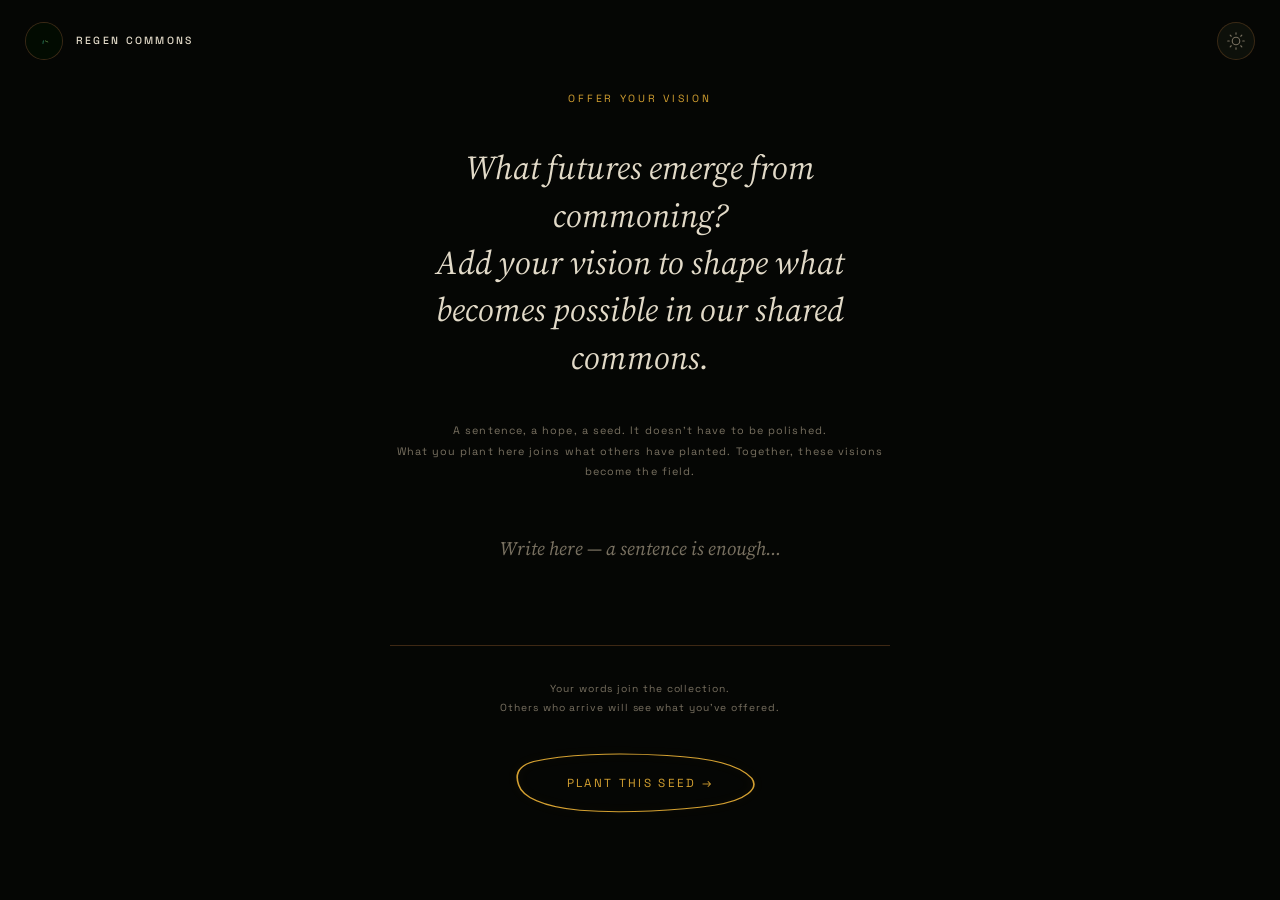
==== declaration.html @ 411b8426 "Initial commit — Regen Commons prototype" ====
<!DOCTYPE html>
<html lang="en">
<head>
  <meta charset="UTF-8" />
  <meta name="viewport" content="width=device-width, initial-scale=1.0" />
  <title>Regen Commons — Offer Your Vision</title>
  <link rel="preconnect" href="https://fonts.googleapis.com" />
  <link rel="preconnect" href="https://fonts.gstatic.com" crossorigin />
  <link href="https://fonts.googleapis.com/css2?family=Fraunces:ital,opsz,wght@0,9..144,300;0,9..144,400;0,9..144,500;0,9..144,700;1,9..144,400&family=Source+Serif+4:ital,wght@0,380;0,400;0,500;0,600;1,400&family=Space+Grotesk:wght@400;500;600&display=swap" rel="stylesheet" />
  <link rel="stylesheet" href="style.css" />
  <script>(function(){var t=localStorage.getItem('rc-theme')||'dark';document.documentElement.setAttribute('data-theme',t)})()</script>
</head>
<body data-page="declaration">

  <a href="index.html" class="logo-mark" data-easter-egg>
    <canvas id="logo-canvas" width="76" height="76"></canvas>
    <span class="logo-mark-label">Regen Commons</span>
  </a>

  <button class="theme-toggle" id="theme-toggle" aria-label="Toggle light/dark mode">
    <svg class="icon-sun" viewBox="0 0 24 24"><circle cx="12" cy="12" r="5"/><line x1="12" y1="1" x2="12" y2="3"/><line x1="12" y1="21" x2="12" y2="23"/><line x1="4.22" y1="4.22" x2="5.64" y2="5.64"/><line x1="18.36" y1="18.36" x2="19.78" y2="19.78"/><line x1="1" y1="12" x2="3" y2="12"/><line x1="21" y1="12" x2="23" y2="12"/><line x1="4.22" y1="19.78" x2="5.64" y2="18.36"/><line x1="18.36" y1="5.64" x2="19.78" y2="4.22"/></svg>
    <svg class="icon-moon" viewBox="0 0 24 24"><path d="M21 12.79A9 9 0 1 1 11.21 3 7 7 0 0 0 21 12.79z"/></svg>
  </button>

  <!-- Mycelium background (z-index: 0 from CSS) -->
  <canvas id="mycelium-canvas"></canvas>
  <!-- Seed field canvas sits above mycelium -->
  <canvas id="bubble-canvas"></canvas>

  <!-- STATE 1: The form, shown until submission -->
  <div class="declaration-ui" id="declaration-form-ui">
    <div class="declaration-inner">
      <span class="declaration-eyebrow">Offer your vision</span>
      <p class="declaration-prompt">What futures emerge from commoning?<br/>Add your vision to shape what becomes possible in our shared commons.</p>
      <p class="declaration-sub">
        A sentence, a hope, a seed. It doesn't have to be polished.<br/>
        What you plant here joins what others have planted. Together, these visions become the field.
      </p>
      <textarea
        id="vision-input"
        class="declaration-textarea"
        rows="3"
        placeholder="Write here — a sentence is enough…"
        aria-label="Your vision for the commons"
      ></textarea>
      <p class="declaration-note">
        Your words join the collection.<br/>
        Others who arrive will see what you've offered.
      </p>
      <button class="btn" id="offer-btn"><span class="btn-label">Plant this seed</span> &rarr;</button>
    </div>
  </div>

  <!-- STATE 2: The threshold moment — user's vision appears alone first -->
  <div class="threshold-moment" id="threshold-moment" style="display:none;">
    <div class="threshold-inner">
      <p class="threshold-vision" id="threshold-vision-text"></p>
    </div>
  </div>

  <!-- STATE 3: Seed field UI overlay (shown after threshold pause) -->
  <div class="bubble-ui" id="bubble-ui">
    <div class="bubble-counter" id="bubble-counter"></div>
    <div class="bubble-cta">
      <span class="bubble-cta-label">Your voice is part of the commons now.</span>
      <button class="btn btn-primary" id="enter-commons-btn"><span class="btn-label">Step inside</span> &rarr;</button>
    </div>
  </div>

  <script src="logo-canvas.js"></script>
  <script src="canvas.js"></script>
  <script src="script.js"></script>
  <script>initCanvas(3);</script>
</body>
</html>
---- style.css ----
/*
  REGEN COMMONS — v4
  Warm vellum. Botanical field notebook. Circuit-board organisms.
  Reference: Decompose the Empire / Cykofa / alifeelectric parallax layers
*/

/* ── TOKENS ──────────────────────────────────────────────────────────────── */
:root {
  --font-serif: 'Source Serif 4', Georgia, serif;
  --font-display: 'Fraunces', Georgia, serif;
  --font-sans: 'Space Grotesk', system-ui, sans-serif;
  --font-mono:  'Courier New', Courier, monospace;
  --pad: clamp(1.8rem, 6vw, 5rem);
  --card-radius: 2px;
}

/* ── DARK THEME — default (Decompose the Empire — botanical darkness) ── */
:root {
  --paper:      #0D100A;
  --parchment:  #141810;
  --vellum:     #1C2118;

  --ink:        #E2DAC8;
  --ink-mid:    #B8AE96;
  --ink-dim:    #787060;

  --forest:     #7AAA6A;
  --moss:       #8EC472;
  --circuit:    #6A9A78;
  --sage:       #A5C490;

  --copper:     #C47838;
  --gold:       #D4A030;
  --amber:      #E07830;

  --signal:     #5AACCC;
  --teal:       #48B890;

  --copper-rgb: 196, 120, 56;
  --forest-rgb: 122, 170, 106;
  --gold-rgb: 212, 160, 48;
  --teal-rgb: 72, 184, 144;
  --forest-glow: rgba(122, 170, 106, 0.10);
  --grain-blend: screen;
  --grain-opacity: 0.12;
}

/* ── LIGHT THEME (warm vellum field notebook) ──────────────────────────── */
[data-theme="light"] {
  --paper:      #EDE5D4;
  --parchment:  #E0D6C0;
  --vellum:     #D2C5AA;

  --ink:        #1A1408;
  --ink-mid:    #4A3E2C;
  --ink-dim:    #8A7A60;

  --forest:     #1E3A10;
  --moss:       #3C6618;
  --circuit:    #4A7A58;
  --sage:       #7A9A60;

  --copper:     #944818;
  --gold:       #A87010;
  --amber:      #C05210;

  --signal:     #2A6888;
  --teal:       #1A7860;

  --copper-rgb: 148, 72, 24;
  --forest-rgb: 30, 58, 16;
  --gold-rgb: 168, 112, 16;
  --teal-rgb: 26, 120, 96;
  --forest-glow: rgba(30, 58, 16, 0.12);
  --grain-blend: multiply;
  --grain-opacity: 0.35;
}

/* ── PER-PAGE ACCENT — one dominant color per page ─────────────────────── */
body[data-page="landing"]     { --accent: var(--forest); --accent-rgb: var(--forest-rgb); }
body[data-page="learn"]       { --accent: var(--copper); --accent-rgb: var(--copper-rgb); }
body[data-page="declaration"] { --accent: var(--gold);   --accent-rgb: 212, 160, 48; }
body[data-page="join"]        { --accent: var(--copper); --accent-rgb: var(--copper-rgb); }
body[data-page="map"]         { --accent: var(--teal);   --accent-rgb: 72, 184, 144; }

/* ── RESET ───────────────────────────────────────────────────────────────── */
*, *::before, *::after { box-sizing: border-box; margin: 0; padding: 0; }
html { font-size: 18px; scroll-behavior: smooth; }

body {
  font-family: var(--font-serif);
  color: var(--ink);
  background: var(--paper);
  min-height: 100vh;
  overflow-x: hidden;
}

/* ── PAPER GRAIN TEXTURE — very subtle, never interferes with reading ───── */
body::after {
  content: '';
  position: fixed; inset: 0;
  z-index: 9000;
  pointer-events: none;
  background-image: url("data:image/svg+xml,%3Csvg xmlns='http://www.w3.org/2000/svg' width='200' height='200'%3E%3Cfilter id='n'%3E%3CfeTurbulence type='fractalNoise' baseFrequency='0.85' numOctaves='4' stitchTiles='stitch'/%3E%3CfeColorMatrix type='saturate' values='0'/%3E%3C/filter%3E%3Crect width='200' height='200' filter='url(%23n)' opacity='0.04'/%3E%3C/svg%3E");
  background-repeat: repeat;
  background-size: 200px 200px;
  mix-blend-mode: var(--grain-blend);
  opacity: var(--grain-opacity);
}

/* ── CANVAS ──────────────────────────────────────────────────────────────── */
#mycelium-canvas {
  position: fixed; top: 0; left: 0;
  width: 100%; height: 100%;
  pointer-events: none;
  z-index: 0;
}
/* Hide canvas on map page — solid background, canvas adds noise over text */
body[data-page="map"] #mycelium-canvas { display: none; }

/* ── SCROLL REVEAL ───────────────────────────────────────────────────────── */
.reveal {
  opacity: 0;
  transform: translateY(18px);
  transition: opacity 1.0s cubic-bezier(0.16, 1, 0.3, 1),
              transform 1.0s cubic-bezier(0.16, 1, 0.3, 1);
}
.reveal.visible { opacity: 1; transform: translateY(0); }
.reveal-slow { transition-duration: 1.5s; }
.reveal-delay-1 { transition-delay: 0.10s; }
.reveal-delay-2 { transition-delay: 0.22s; }
.reveal-delay-3 { transition-delay: 0.36s; }

/* ── TYPOGRAPHY ──────────────────────────────────────────────────────────── */
p {
  font-family: var(--font-serif);
  color: var(--ink-mid);
  line-height: 1.88;
  margin-bottom: 1.5em;
  font-size: 1.05rem;
}
p:last-child { margin-bottom: 0; }

.mono {
  font-family: var(--font-sans);
  font-size: 0.6rem;
  letter-spacing: 0.22em;
  text-transform: uppercase;
  color: var(--accent, var(--gold));
}

/* ── ORGANIC BLOB BUTTONS (Symphony of Vines technique) ──────────────────── */
.btn {
  display: inline-block;
  position: relative;
  font-family: var(--font-sans);
  font-size: 0.65rem;
  letter-spacing: 0.20em;
  text-transform: uppercase;
  padding: 1rem 2.4rem;
  border: none;
  background: none;
  color: var(--accent, var(--forest));
  text-decoration: none;
  cursor: pointer;
  margin-top: 2.2rem;
  overflow: visible;
}
.btn-label {
  position: relative;
  z-index: 1;
  transition: color 0.3s cubic-bezier(.25,1,.5,1);
  color: var(--accent, var(--forest));
}
.btn-blob {
  position: absolute;
  top: -4px; left: -8px;
  width: calc(100% + 16px);
  height: calc(100% + 8px);
  overflow: visible;
  pointer-events: none;
  color: var(--accent, var(--forest));
  transition: color 0.3s, filter 0.3s;
  filter: drop-shadow(0 0 4px rgba(var(--accent-rgb, var(--forest-rgb)),0.12));
}
.btn-blob path {
  transition: stroke-width 0.3s;
}
.btn:hover .btn-blob {
  color: var(--accent, var(--forest));
  filter: drop-shadow(0 0 8px rgba(var(--accent-rgb, var(--forest-rgb)),0.25));
}
.btn:hover .btn-blob path {
  stroke-width: 1.8;
}
.btn:hover .btn-label {
  color: var(--accent, var(--forest));
}
/* Blob breathing animation */
@keyframes blob-breathe {
  0%, 100% { transform: scaleX(1) scaleY(1); }
  33%      { transform: scaleX(1.015) scaleY(0.99); }
  66%      { transform: scaleX(0.99) scaleY(1.015); }
}
.btn-blob { animation: blob-breathe 6s ease-in-out infinite; }

/* ── ANIMATED WAVY UNDERLINES ────────────────────────────────────────────── */
.wavy-link {
  position: relative;
  text-decoration: none;
  display: inline-block;
}
.wavy-link::after {
  content: '';
  position: absolute;
  bottom: -3px; left: 0;
  width: 200%;
  height: 4px;
  background-image: url("data:image/svg+xml,%3Csvg xmlns='http://www.w3.org/2000/svg' viewBox='0 0 120 6' preserveAspectRatio='none'%3E%3Cpath d='M0 3 Q15 0 30 3 Q45 6 60 3 Q75 0 90 3 Q105 6 120 3' stroke='%23C47838' stroke-width='1' fill='none' opacity='0.5'/%3E%3C/svg%3E");
  background-size: 60px 4px;
  background-repeat: repeat-x;
  animation: wave-slide 4s linear infinite;
}
@keyframes wave-slide {
  from { transform: translateX(0); }
  to   { transform: translateX(-50%); }
}

/* ── LINO-CUT ROUGH EDGE FILTER — apply via class .lino ─────────────────── */
.lino {
  filter: url("data:image/svg+xml,%3Csvg xmlns='http://www.w3.org/2000/svg'%3E%3Cfilter id='lino'%3E%3CfeTurbulence type='turbulence' baseFrequency='0.04' numOctaves='4' seed='2'/%3E%3CfeDisplacementMap in='SourceGraphic' scale='2.5'/%3E%3C/filter%3E%3C/svg%3E#lino");
}

/* loader removed */

/* ══════════════════════════════════════════════════════════════════════════
   PAGE 1: LANDING
   ══════════════════════════════════════════════════════════════════════════ */

/* Fixed organism plates — alifeelectric parallax technique */
/* Subtle enough to not interfere with text — decorative only */
.organism-fixed {
  position: fixed;
  pointer-events: none;
  z-index: 1;
  will-change: transform;
  opacity: 0.45;
}

/* Veil removed — content sections handle their own backgrounds */
.depth-veil { display: none; }

/* ── HERO ── */
.hero {
  position: relative; z-index: 2;
  min-height: 100vh;
  display: flex;
  flex-direction: column;
  justify-content: center;
  align-items: center;
  text-align: center;
  padding: 8rem var(--pad) 6rem;
}

.hero-label {
  font-family: var(--font-sans);
  font-size: 0.6rem;
  letter-spacing: 0.26em;
  text-transform: uppercase;
  color: var(--accent, var(--gold));
  margin-bottom: 2rem;
  display: block;
}

.hero-title {
  font-family: var(--font-display);
  font-size: clamp(4.5rem, 11vw, 9rem);
  font-weight: 300;
  line-height: 0.90;
  letter-spacing: -0.04em;
  color: var(--ink);
  margin-bottom: 3rem;
  position: relative;
}
.hero-title em {
  font-style: italic;
  color: var(--accent, var(--forest));
  text-shadow: 2px -1.5px 0 rgba(var(--copper-rgb), 0.10);
}

.hero-body {
  max-width: 540px;
  font-size: 1.05rem;
  line-height: 1.88;
  color: var(--ink-mid);
}

/* Scroll indicator — animated chevrons */
.hero-scroll-indicator {
  display: flex;
  flex-direction: column;
  align-items: center;
  margin-top: 3rem;
  text-decoration: none;
  color: var(--ink-dim);
  transition: color 0.3s;
}
.hero-scroll-indicator:hover { color: var(--accent, var(--forest)); }
.scroll-chevrons { overflow: visible; }
.chevron {
  opacity: 0;
  animation: chevron-pulse 2s ease-in-out infinite;
}
.chevron-1 { animation-delay: 0s; }
.chevron-2 { animation-delay: 0.25s; }
.chevron-3 { animation-delay: 0.5s; }
@keyframes chevron-pulse {
  0%   { opacity: 0; transform: translateY(-4px); }
  40%  { opacity: 1; transform: translateY(0); }
  80%, 100% { opacity: 0; transform: translateY(4px); }
}
@keyframes drift-down {
  0%, 100% { transform: translateY(0); }
  50%       { transform: translateY(6px); }
}

/* Keep old class for backward compat */
.hero-scroll {
  position: absolute;
  bottom: 2.8rem; right: var(--pad);
  font-family: var(--font-sans);
  font-size: 0.52rem;
  letter-spacing: 0.2em;
  text-transform: uppercase;
  color: var(--ink-dim);
  writing-mode: vertical-rl;
  animation: drift-down 2.8s ease-in-out infinite;
}

/* ── STRATA DIVIDER ── */
.strata {
  position: relative; z-index: 2;
  width: 100%; height: 1px;
  background: linear-gradient(90deg,
    transparent 0%,
    rgba(var(--copper-rgb), 0.08) 8%,
    rgba(var(--copper-rgb), 0.22) 40%,
    rgba(var(--copper-rgb), 0.22) 60%,
    rgba(var(--copper-rgb), 0.08) 92%,
    transparent 100%);
}
.strata-label {
  position: absolute;
  right: var(--pad); top: -0.65rem;
  font-family: var(--font-sans);
  font-size: 0.50rem;
  letter-spacing: 0.16em;
  text-transform: uppercase;
  color: var(--accent, var(--copper));
  background: var(--paper);
  padding: 0 0.5rem;
  opacity: 0.7;
}

/* ── STRATA VARIANTS ── */
.strata--ornament {
  background: none;
  height: auto;
  text-align: center;
  padding: 3rem 0;
}
.strata--ornament::before {
  content: '\2766'; /* ❦ fleuron */
  display: block;
  font-size: 1.4rem;
  color: var(--copper);
  opacity: 0.55;
}
.strata--ornament .strata-label { display: none; }

.strata--space {
  background: none;
  height: 10rem;
}
.strata--space .strata-label { display: none; }

/* ── CONTEXT ── */
.context {
  position: relative; z-index: 2;
  padding: 8rem var(--pad);
  max-width: 800px;
  margin-left: auto;
  margin-right: auto;
  text-align: center;
  background: var(--paper);
}
.context-label { display: block; margin-bottom: 2.2rem; }
.context h2 {
  font-family: var(--font-display);
  font-size: clamp(2rem, 4vw, 3rem);
  font-weight: 400;
  line-height: 1.15;
  color: var(--ink);
  margin-bottom: 2.8rem;
}
.context p { max-width: 680px; margin-left: auto; margin-right: auto; }
.context-tagline {
  font-family: var(--font-display);
  font-size: clamp(1.3rem, 2.5vw, 1.8rem);
  font-weight: 300;
  color: var(--ink);
  margin-top: 0.5rem;
}

.rule {
  display: flex; align-items: center; gap: 1.2rem;
  margin: 3.2rem 0;
}
.rule::before {
  content: '';
  display: block;
  width: 40px; height: 1px;
  background: var(--copper);
  opacity: 0.45;
  flex-shrink: 0;
}
.rule span {
  font-family: var(--font-sans);
  font-size: 0.57rem;
  letter-spacing: 0.16em;
  text-transform: uppercase;
  color: var(--ink-dim);
}

.topo {
  width: 100%; max-width: 520px;
  margin: 3.8rem 0;
  opacity: 0.5;
}

/* ── RINGS ── */
.rings {
  position: relative; z-index: 2;
  padding: 0 var(--pad) 8rem;
  max-width: 720px;
  background: var(--paper);
}
.rings-label { display: block; margin-bottom: 2.8rem; }

.ring-row {
  display: grid;
  grid-template-columns: 80px 1fr;
  gap: 2.5rem;
  align-items: start;
  padding: 2.2rem 0;
  border-top: 1px solid rgba(var(--copper-rgb), 0.10);
}
.ring-row:last-child { border-bottom: 1px solid rgba(var(--copper-rgb), 0.10); }

.ring-depth {
  font-family: var(--font-sans);
  font-size: 0.55rem;
  letter-spacing: 0.12em;
  text-transform: uppercase;
  color: var(--copper);
  padding-top: 0.2rem;
}
.ring-title {
  font-size: 1.1rem;
  color: var(--ink);
  margin-bottom: 0.5rem;
  font-weight: 500;
}
.ring-body {
  font-size: 0.90rem;
  line-height: 1.78;
  color: var(--ink-mid);
  margin-bottom: 0;
}

/* ── BRIDGE — "What do you already tend?" ── */
.bridge {
  position: relative; z-index: 2;
  padding: 5rem var(--pad);
  max-width: 680px;
  text-align: center;
  margin: 0 auto;
}
.bridge-prompt {
  font-family: var(--font-display);
  font-size: clamp(1.3rem, 2.5vw, 1.8rem);
  font-weight: 300;
  font-style: italic;
  color: var(--ink);
  margin-bottom: 2.5rem;
  line-height: 1.4;
}
.bridge-tags {
  display: flex;
  flex-wrap: wrap;
  gap: 0.6rem;
  justify-content: center;
  margin-bottom: 2.5rem;
}
.bridge-tag {
  font-family: var(--font-sans);
  font-size: 0.68rem;
  font-weight: 400;
  letter-spacing: 0.08em;
  padding: 0.6rem 1.2rem;
  border: 1px solid rgba(var(--accent-rgb, var(--forest-rgb)), 0.2);
  background: none;
  color: var(--ink-mid);
  cursor: pointer;
  transition: all 0.35s cubic-bezier(.25,1,.5,1);
  border-radius: 1px;
}
.bridge-tag:hover {
  border-color: rgba(var(--accent-rgb, var(--forest-rgb)), 0.45);
  color: var(--ink);
}
.bridge-tag.selected {
  background: rgba(var(--accent-rgb, var(--forest-rgb)), 0.12);
  border-color: var(--accent, var(--forest));
  color: var(--accent, var(--forest));
  transform: scale(1.05);
}
.bridge-response {
  font-family: var(--font-serif);
  font-size: 0.95rem;
  font-style: italic;
  color: var(--ink-mid);
  opacity: 0;
  transform: translateY(8px);
  transition: opacity 0.6s ease, transform 0.6s ease;
}
.bridge-response.visible {
  opacity: 1;
  transform: translateY(0);
}
.bridge-response.easter-egg {
  color: var(--accent, var(--forest));
  font-style: normal;
  font-weight: 500;
  font-family: var(--font-display);
  font-size: 1.1rem;
}

/* ── CTA ── */
.cta {
  position: relative; z-index: 2;
  padding: 6rem var(--pad) 10rem;
  border-top: 1px solid rgba(var(--copper-rgb), 0.08);
  background: var(--paper);
}
.cta p { font-size: 1.1rem; max-width: 440px; line-height: 2; margin-bottom: 0; }
.cta--centered {
  text-align: center;
  display: flex;
  flex-direction: column;
  align-items: center;
}
.cta-heading {
  font-family: var(--font-display);
  font-size: clamp(1.3rem, 2.5vw, 1.8rem);
  font-weight: 300;
  font-style: italic;
  color: var(--ink);
  margin-bottom: 2rem;
  max-width: 500px;
}
.btn--large {
  font-size: 0.75rem;
  padding: 1.3rem 3.2rem;
  letter-spacing: 0.22em;
}


/* ══════════════════════════════════════════════════════════════════════════
   PAGE 2: LEARN — field notebook steps
   ══════════════════════════════════════════════════════════════════════════ */

.learn-page {
  position: relative; z-index: 2;
  min-height: 100vh;
  display: flex;
  flex-direction: column;
  justify-content: center;
  padding: 6rem var(--pad);
}

.progress-dots {
  display: flex; gap: 0.6rem;
  margin-bottom: 3.5rem;
}
.dot {
  width: 7px; height: 7px;
  border-radius: 50%;
  background: var(--vellum);
  border: 1px solid var(--ink-dim);
  transition: background 0.35s, border-color 0.35s;
}
.dot.active {
  background: var(--accent, var(--forest));
  border-color: var(--accent, var(--forest));
}

.step { display: none; }
.step.active { display: block; }

.step-content {
  max-width: 600px;
  border: 1.5px solid rgba(var(--copper-rgb), 0.18);
  padding: clamp(2.5rem, 6vw, 4rem);
  background: var(--paper);
  position: relative;
}

.step-content h2 {
  font-family: var(--font-display);
  font-size: clamp(1.6rem, 3.5vw, 2.4rem);
  font-weight: 400;
  line-height: 1.18;
  color: var(--ink);
  margin-bottom: 1.8rem;
}
.step-content p {
  font-size: 1.02rem;
  line-height: 2.0;
  margin-bottom: 1.6em;
}

.step-botanical {
  position: absolute;
  top: -2rem; right: -2.5rem;
  pointer-events: none;
  opacity: 0.55;
}
@media (max-width: 680px) { .step-botanical { display: none; } }


/* ══════════════════════════════════════════════════════════════════════════
   PAGE 3: DECLARATION
   ══════════════════════════════════════════════════════════════════════════ */

#bubble-canvas {
  position: fixed; inset: 0;
  width: 100%; height: 100%;
  z-index: 1;
  cursor: crosshair;
}

.declaration-ui {
  position: relative; z-index: 2;
  min-height: 100vh;
  display: flex;
  align-items: center;
  justify-content: center;
  padding: var(--pad);
}

.declaration-inner {
  max-width: 500px;
  width: 100%;
  text-align: center;
}

.declaration-eyebrow {
  display: block;
  font-family: var(--font-sans);
  font-size: 0.58rem;
  letter-spacing: 0.26em;
  text-transform: uppercase;
  color: var(--accent, var(--gold));
  margin-bottom: 2.2rem;
}

.declaration-prompt {
  font-size: clamp(1.4rem, 3vw, 1.85rem);
  font-style: italic;
  color: var(--ink);
  line-height: 1.42;
  margin-bottom: 2.2rem;
}

.declaration-sub {
  font-family: var(--font-sans);
  font-size: 0.60rem;
  letter-spacing: 0.10em;
  color: var(--ink-dim);
  line-height: 1.9;
  margin-bottom: 2.2rem;
}

.declaration-textarea {
  width: 100%;
  background: transparent;
  border: none;
  border-bottom: 1.5px solid rgba(var(--copper-rgb), 0.30);
  font-family: var(--font-serif);
  font-size: 1.05rem;
  line-height: 1.8;
  color: var(--ink);
  padding: 0.5rem 0 0.7rem;
  resize: none;
  outline: none;
  text-align: center;
  display: block;
  margin-bottom: 1.8rem;
}
.declaration-textarea::placeholder {
  color: var(--ink-dim);
  font-style: italic;
}
.declaration-textarea:focus {
  border-color: var(--accent, var(--gold));
}

.declaration-note {
  font-family: var(--font-sans);
  font-size: 0.57rem;
  letter-spacing: 0.09em;
  color: var(--ink-dim);
  line-height: 1.9;
  margin-bottom: 0;
}

@keyframes shake {
  0%, 100% { transform: translateX(0); }
  25%       { transform: translateX(-8px); }
  75%       { transform: translateX(8px); }
}
.shake { animation: shake 0.3s ease; }

/* Bubble field overlay */
.bubble-ui {
  position: fixed; inset: 0;
  z-index: 3;
  display: none;
  pointer-events: none;
}
.bubble-ui.visible { display: block; }

.bubble-counter {
  position: absolute;
  top: 2rem; left: var(--pad);
  font-family: var(--font-sans);
  font-size: 0.52rem;
  letter-spacing: 0.18em;
  text-transform: uppercase;
  color: var(--ink-dim);
}

.bubble-cta {
  position: absolute;
  bottom: 3rem;
  left: 50%;
  transform: translateX(-50%);
  pointer-events: all;
  text-align: center;
  white-space: nowrap;
}

.bubble-cta-label {
  display: block;
  font-family: var(--font-sans);
  font-size: 0.52rem;
  letter-spacing: 0.18em;
  text-transform: uppercase;
  color: var(--ink-dim);
  margin-bottom: 0.8rem;
}

/* ── THRESHOLD MOMENT — user's vision appears alone before field ── */
.threshold-moment {
  position: fixed;
  inset: 0;
  z-index: 5;
  display: flex;
  align-items: center;
  justify-content: center;
  padding: var(--pad);
}
.threshold-inner {
  max-width: 520px;
  text-align: center;
}
.threshold-vision {
  font-family: var(--font-display);
  font-size: clamp(1.4rem, 3vw, 2rem);
  font-weight: 300;
  font-style: italic;
  line-height: 1.55;
  color: var(--accent, var(--gold));
  margin: 0;
}

/* ── ARRIVAL ECHO (map page — first visit) ── */
.arrival-echo {
  position: relative;
  z-index: 2;
  padding: 6rem var(--pad) 4rem;
  max-width: 680px;
  margin: 0 auto;
  text-align: center;
}
.arrival-echo-label {
  font-family: var(--font-sans);
  font-size: 0.6rem;
  letter-spacing: 0.22em;
  text-transform: uppercase;
  color: var(--accent, var(--teal));
  display: block;
  margin-bottom: 2.5rem;
}
.arrival-echo-vision {
  font-family: var(--font-display);
  font-size: clamp(1.3rem, 2.5vw, 1.8rem);
  font-weight: 300;
  font-style: italic;
  line-height: 1.5;
  color: var(--ink);
  border: none;
  margin: 0 0 2.5rem;
  padding: 0;
}
.arrival-echo-other {
  font-family: var(--font-serif);
  font-size: 0.88rem;
  font-style: italic;
  color: var(--ink-dim);
  line-height: 1.7;
  margin-bottom: 0.8rem;
}
.arrival-echo-continue {
  font-family: var(--font-serif);
  font-size: 0.95rem;
  color: var(--ink-mid);
  margin-top: 3rem;
  line-height: 1.8;
}

/* ── WELCOME BACK (map page — returning visitor) ── */
.welcome-back {
  position: relative;
  z-index: 2;
  padding: 4rem var(--pad) 3rem;
  max-width: 680px;
  margin: 0 auto;
}
.welcome-back-label {
  font-family: var(--font-display);
  font-size: clamp(1.6rem, 3vw, 2.2rem);
  font-weight: 300;
  color: var(--ink);
  display: block;
  margin-bottom: 1.8rem;
}
.welcome-back-item {
  font-family: var(--font-serif);
  font-size: 0.92rem;
  color: var(--ink-mid);
  line-height: 1.8;
  padding-left: 1.2rem;
  border-left: 2px solid rgba(var(--accent-rgb, var(--teal-rgb)), 0.3);
  margin-bottom: 0.8rem;
}

/* ── ENTRY PATHS (map page — three doorways) ── */
.entry-paths {
  position: relative;
  z-index: 2;
  padding: 2rem var(--pad) 4rem;
  max-width: 900px;
  margin: 0 auto;
}
.entry-paths-heading {
  font-family: var(--font-display);
  font-size: clamp(1.6rem, 3vw, 2.2rem);
  font-weight: 300;
  font-style: italic;
  color: var(--ink);
  text-align: center;
  margin-bottom: 2.5rem;
}
.entry-paths-grid {
  display: grid;
  grid-template-columns: repeat(3, 1fr);
  gap: 1.5rem;
}
@media (max-width: 640px) {
  .entry-paths-grid { grid-template-columns: 1fr; }
}
.entry-path {
  display: flex;
  flex-direction: column;
  align-items: center;
  text-align: center;
  text-decoration: none;
  padding: 2.2rem 1.5rem;
  border: 1px solid rgba(var(--accent-rgb, var(--teal-rgb)), 0.15);
  background: rgba(var(--accent-rgb, var(--teal-rgb)), 0.03);
  transition: border-color 0.3s, background 0.3s;
}
.entry-path:hover {
  border-color: rgba(var(--accent-rgb, var(--teal-rgb)), 0.35);
  background: rgba(var(--accent-rgb, var(--teal-rgb)), 0.06);
}
.entry-path-icon {
  margin-bottom: 1rem;
  color: var(--accent, var(--teal));
}
.entry-path-icon svg { width: 28px; height: 28px; stroke: currentColor; fill: none; stroke-width: 1.5; }
.entry-path-title {
  font-family: var(--font-display);
  font-size: 1.1rem;
  font-weight: 400;
  color: var(--ink);
  margin-bottom: 0.4rem;
}
.entry-path-desc {
  font-family: var(--font-serif);
  font-size: 0.82rem;
  color: var(--ink-mid);
  line-height: 1.6;
}

/* ── KNOWLEDGE COMMONS (elevated section) ── */
.knowledge-commons {
  position: relative;
  z-index: 2;
  padding: 4rem var(--pad) 5rem;
  max-width: 900px;
  margin: 0 auto;
}
.kc-header { margin-bottom: 3rem; }
.kc-header h2 {
  font-family: var(--font-display);
  font-size: clamp(1.8rem, 3.5vw, 2.6rem);
  font-weight: 300;
  color: var(--ink);
  margin-bottom: 1rem;
}
.kc-header p {
  max-width: 560px;
  font-size: 0.95rem;
  color: var(--ink-mid);
}
.kc-query {
  display: flex;
  gap: 0.8rem;
  margin-bottom: 2.5rem;
}
.kc-query-input {
  flex: 1;
  font-family: var(--font-serif);
  font-size: 1rem;
  padding: 0.9rem 1.2rem;
  border: 1.5px solid rgba(var(--accent-rgb, var(--teal-rgb)), 0.25);
  background: rgba(var(--accent-rgb, var(--teal-rgb)), 0.04);
  color: var(--ink);
  outline: none;
  transition: border-color 0.3s;
}
.kc-query-input:focus {
  border-color: var(--accent, var(--teal));
}
.kc-query-input::placeholder { color: var(--ink-dim); }
.kc-query-btn { margin-top: 0; }
.kc-recent-label {
  font-family: var(--font-sans);
  font-size: 0.55rem;
  letter-spacing: 0.18em;
  text-transform: uppercase;
  color: var(--ink-dim);
  display: block;
  margin-bottom: 0.6rem;
}
.kc-recent-list {
  list-style: none;
  padding: 0;
}
.kc-recent-list li {
  font-family: var(--font-serif);
  font-size: 0.88rem;
  font-style: italic;
  color: var(--ink-mid);
  padding: 0.4rem 0;
  border-bottom: 1px solid rgba(var(--copper-rgb), 0.06);
}
.kc-reading-grid {
  display: grid;
  grid-template-columns: repeat(3, 1fr);
  gap: 1rem;
  margin-top: 1rem;
}
@media (max-width: 640px) { .kc-reading-grid { grid-template-columns: 1fr; } }
.kc-reading-card {
  padding: 1.4rem 1.2rem;
  border: 1px solid rgba(var(--accent-rgb, var(--teal-rgb)), 0.15);
  transition: border-color 0.3s;
}
.kc-reading-card:hover { border-color: rgba(var(--accent-rgb, var(--teal-rgb)), 0.35); }
.kc-reading-for {
  font-family: var(--font-serif);
  font-size: 0.88rem;
  color: var(--ink);
  display: block;
  margin-bottom: 0.4rem;
}
.kc-reading-count {
  font-family: var(--font-sans);
  font-size: 0.55rem;
  letter-spacing: 0.15em;
  text-transform: uppercase;
  color: var(--accent, var(--teal));
}
.kc-new-list {
  list-style: none;
  padding: 0;
}
.kc-new-list li {
  font-family: var(--font-serif);
  font-size: 0.9rem;
  color: var(--ink-mid);
  padding: 0.7rem 0;
  border-bottom: 1px solid rgba(var(--copper-rgb), 0.06);
  line-height: 1.7;
}
.kc-new-list strong { color: var(--ink); font-weight: 500; }
.kc-new-list em { font-size: 0.78rem; color: var(--ink-dim); }

/* ── EXPERIMENTS IN COMMONING ── */
.experiments {
  position: relative;
  z-index: 2;
  padding: 4rem var(--pad) 5rem;
  max-width: 900px;
  margin: 0 auto;
}
.experiments h2 {
  font-family: var(--font-display);
  font-size: clamp(1.6rem, 3vw, 2.2rem);
  font-weight: 400;
  color: var(--ink);
  margin-bottom: 1rem;
}
.experiments-grid {
  display: grid;
  grid-template-columns: repeat(2, 1fr);
  gap: 1.2rem;
  margin-top: 2rem;
}
@media (max-width: 640px) { .experiments-grid { grid-template-columns: 1fr; } }
.experiment-card {
  padding: 1.8rem 1.5rem;
  border: 1px solid rgba(var(--copper-rgb), 0.15);
  background: var(--paper);
  transition: border-color 0.3s;
}
.experiment-card:hover { border-color: rgba(var(--copper-rgb), 0.35); }
.experiment-stage {
  font-family: var(--font-sans);
  font-size: 0.52rem;
  font-weight: 500;
  letter-spacing: 0.2em;
  text-transform: uppercase;
  display: inline-block;
  padding: 0.2rem 0.6rem;
  margin-bottom: 0.8rem;
  border-radius: 1px;
}
.experiment-card[data-stage="seed"] .experiment-stage { color: var(--gold); border: 1px solid rgba(var(--gold-rgb), 0.3); }
.experiment-card[data-stage="sprout"] .experiment-stage { color: var(--moss); border: 1px solid rgba(var(--forest-rgb), 0.3); }
.experiment-card[data-stage="flowering"] .experiment-stage { color: var(--forest); border: 1px solid rgba(var(--forest-rgb), 0.4); }
.experiment-card h3 {
  font-family: var(--font-display);
  font-size: 1.05rem;
  font-weight: 500;
  color: var(--ink);
  margin-bottom: 0.5rem;
}
.experiment-card p {
  font-size: 0.85rem;
  line-height: 1.7;
  color: var(--ink-mid);
  margin-bottom: 0.6rem;
}
.experiment-tenders {
  font-family: var(--font-sans);
  font-size: 0.52rem;
  letter-spacing: 0.12em;
  color: var(--ink-dim);
}

/* ── THE PULSE ── */
.the-pulse {
  position: relative;
  z-index: 2;
  padding: 4rem var(--pad);
  max-width: 900px;
  margin: 0 auto;
}
.the-pulse h2 {
  font-family: var(--font-display);
  font-size: clamp(1.4rem, 2.5vw, 1.8rem);
  font-weight: 400;
  color: var(--ink);
  margin-bottom: 1.5rem;
}
.pulse-items { max-width: 600px; }
.pulse-item {
  display: flex;
  gap: 0.8rem;
  align-items: baseline;
  padding: 0.7rem 0;
  border-bottom: 1px solid rgba(var(--copper-rgb), 0.06);
}
.pulse-icon {
  font-family: var(--font-sans);
  font-size: 0.7rem;
  color: var(--accent, var(--teal));
  flex-shrink: 0;
  width: 1.2rem;
}
.pulse-text {
  font-family: var(--font-serif);
  font-size: 0.88rem;
  color: var(--ink-mid);
  line-height: 1.7;
}
.pulse-text strong { color: var(--ink); font-weight: 500; }

/* ── GO DEEPER (bottom CTA) ── */
.go-deeper {
  position: relative;
  z-index: 2;
  padding: 5rem var(--pad) 8rem;
  max-width: 680px;
  margin: 0 auto;
  text-align: center;
}
.go-deeper h2 {
  font-family: var(--font-display);
  font-size: clamp(1.5rem, 3vw, 2.2rem);
  font-weight: 300;
  font-style: italic;
  color: var(--ink);
  margin-bottom: 1.2rem;
}
.go-deeper p {
  font-size: 0.95rem;
  color: var(--ink-mid);
  margin-bottom: 2rem;
}

/* ── VISION ECHO in join form ── */
.join-vision-echo {
  font-family: var(--font-display);
  font-size: 1rem;
  font-weight: 300;
  line-height: 1.6;
}


/* ══════════════════════════════════════════════════════════════════════════
   PAGE 4: COMMON GROUND — sticky top + full-width expandable cards
   ══════════════════════════════════════════════════════════════════════════ */

/* ── Sticky control bar — fully opaque ── */
.control-bar {
  position: sticky;
  top: 0; left: 0; right: 0;
  z-index: 200;
  background: var(--paper);
  border-bottom: 1.5px solid rgba(var(--copper-rgb), 0.15);
  padding: 0 var(--pad);
  height: 58px;
  display: flex;
  align-items: center;
  gap: 0;
  justify-content: space-between;
}

.control-bar-logo {
  font-family: var(--font-sans);
  font-size: 0.62rem;
  letter-spacing: 0.28em;
  text-transform: uppercase;
  color: var(--ink);
  flex-shrink: 0;
  margin-right: 3rem;
}

.control-filters {
  display: flex;
  align-items: center;
  gap: 0.3rem;
  flex-wrap: wrap;
}

.control-sep {
  width: 1px; height: 18px;
  background: rgba(var(--copper-rgb), 0.15);
  margin: 0 0.8rem;
  flex-shrink: 0;
}

.filter-btn, .sort-btn, .view-btn {
  font-family: var(--font-sans);
  font-size: 0.60rem;
  letter-spacing: 0.12em;
  text-transform: uppercase;
  padding: 0.38rem 0.9rem;
  border: 1px solid rgba(var(--forest-rgb), 0.15);
  background: none;
  color: var(--ink-dim);
  cursor: pointer;
  transition: color 0.18s, border-color 0.18s, background 0.18s;
  border-radius: 1px;
}
.filter-btn:hover, .sort-btn:hover, .view-btn:hover {
  color: var(--ink);
  border-color: rgba(var(--forest-rgb), 0.35);
}
.filter-btn.active, .sort-btn.active, .view-btn.active {
  border-color: var(--accent, var(--forest));
  color: var(--accent, var(--forest));
  background: var(--forest-glow);
}

/* Type color accents — matching asset categories */
.filter-btn[data-filter="knowledge"].active      { color: var(--teal);    border-color: var(--teal); }
.filter-btn[data-filter="infrastructure"].active  { color: var(--signal);  border-color: var(--signal); }
.filter-btn[data-filter="brand"].active           { color: var(--copper);  border-color: var(--copper); }
.filter-btn[data-filter="governance"].active      { color: var(--gold);    border-color: var(--gold); }
.filter-btn[data-filter="coordination"].active    { color: var(--forest);  border-color: var(--forest); }

/* ── Map page wrapper — solid background, nothing shows through ── */
.map-page {
  position: relative; z-index: 2;
  min-height: calc(100vh - 58px);
  background: var(--paper);
}

/* ── Map header ── */
.map-header {
  padding: 3.5rem var(--pad) 2.5rem;
  border-bottom: 1px solid rgba(var(--copper-rgb), 0.10);
}

.map-arrived {
  font-family: var(--font-sans);
  font-size: 0.65rem;
  letter-spacing: 0.24em;
  text-transform: uppercase;
  color: var(--accent, var(--copper));
  display: block;
  margin-bottom: 0.9rem;
}

.map-welcome {
  font-size: 0.95rem;
  letter-spacing: 0.02em;
  color: var(--ink-mid);
  margin: 0;
  line-height: 1.7;
  max-width: 600px;
}

/* ── Section headers ── */
.map-section-label {
  font-family: var(--font-sans);
  font-size: 0.68rem;
  letter-spacing: 0.22em;
  text-transform: uppercase;
  color: var(--accent, var(--copper));
  padding: 3rem var(--pad) 0.8rem;
  border-bottom: 1px solid rgba(var(--copper-rgb), 0.12);
  margin-bottom: 0;
}

/* ══ COMMONS CARDS — full-width expandable ══════════════════════════════════ */
.commons-grid {
  display: grid;
  grid-template-columns: 1fr 1fr;
  gap: 0;
  border-left: 1px solid rgba(var(--copper-rgb), 0.08);
  border-right: 1px solid rgba(var(--copper-rgb), 0.08);
}
@media (max-width: 700px) { .commons-grid { grid-template-columns: 1fr; } }

/* List view */
.commons-grid.view-list {
  grid-template-columns: 1fr;
}

.commons-card {
  background: var(--paper);
  border: none;
  border-bottom: 1px solid rgba(var(--copper-rgb), 0.10);
  border-right: 1px solid rgba(var(--copper-rgb), 0.10);
  cursor: pointer;
  position: relative;
  transition: background 0.22s;
  /* Left accent by type */
  border-left: 3px solid transparent;
}
.commons-card:hover { background: var(--parchment); }
.commons-card.open  { background: var(--parchment); }

/* Full-width in list view */
.commons-grid.view-list .commons-card { border-right: none; }

/* Type accent colors — matching asset categories */
.commons-card[data-type="knowledge"]      { border-left-color: var(--teal); }
.commons-card[data-type="infrastructure"] { border-left-color: var(--signal); }
.commons-card[data-type="brand"]          { border-left-color: var(--copper); }
.commons-card[data-type="governance"]     { border-left-color: var(--gold); }
.commons-card[data-type="coordination"]   { border-left-color: var(--forest); }

/* Hidden (filtered out) */
.commons-card.hidden {
  display: none;
}

/* ── Card header — always visible ── */
.card-header {
  padding: 2rem 2rem 2rem 1.8rem;
  display: flex;
  align-items: flex-start;
  gap: 1.2rem;
  min-height: 140px;
}

/* Organism icon */
.card-icon {
  flex-shrink: 0;
  width: 60px; height: 60px;
  margin-top: 0.1rem;
  opacity: 0.7;
  transition: opacity 0.2s;
}
.commons-card:hover .card-icon,
.commons-card.open  .card-icon { opacity: 1; }

.card-header-text { flex: 1; }

.card-type {
  font-family: var(--font-sans);
  font-size: 0.62rem;
  letter-spacing: 0.18em;
  text-transform: uppercase;
  display: block;
  margin-bottom: 0.7rem;
  font-weight: 500;
}
.commons-card[data-type="knowledge"]      .card-type { color: var(--teal); }
.commons-card[data-type="infrastructure"] .card-type { color: var(--signal); }
.commons-card[data-type="brand"]          .card-type { color: var(--copper); }
.commons-card[data-type="governance"]     .card-type { color: var(--gold); }
.commons-card[data-type="coordination"]   .card-type { color: var(--forest); }

.card-name {
  font-size: clamp(1.1rem, 2vw, 1.38rem);
  color: var(--ink);
  line-height: 1.22;
  margin-bottom: 0.6rem;
  font-weight: 400;
}

.card-teaser {
  font-size: 0.90rem;
  color: var(--ink-mid);
  line-height: 1.6;
  display: block;
}

.card-contributor {
  display: block;
  font-family: var(--font-sans);
  font-size: 0.62rem;
  letter-spacing: 0.08em;
  color: var(--ink-dim);
  margin-top: 0.6rem;
}

.card-toggle {
  flex-shrink: 0;
  width: 32px; height: 32px;
  border: 1.5px solid rgba(var(--copper-rgb), 0.20);
  background: none;
  color: var(--ink-dim);
  font-size: 1.1rem;
  line-height: 1;
  cursor: pointer;
  display: flex; align-items: center; justify-content: center;
  transition: border-color 0.2s, color 0.2s, transform 0.35s;
  margin-top: 0.15rem;
  align-self: flex-start;
}
.commons-card:hover .card-toggle { border-color: rgba(var(--copper-rgb), 0.45); color: var(--ink); }
.commons-card.open .card-toggle {
  transform: rotate(45deg);
  border-color: var(--accent, var(--forest));
  color: var(--accent, var(--forest));
}

/* ── Card body — expandable via CSS grid trick ── */
.card-body-wrap {
  display: grid;
  grid-template-rows: 0fr;
  transition: grid-template-rows 0.45s cubic-bezier(0.16, 1, 0.3, 1);
}
.commons-card.open .card-body-wrap {
  grid-template-rows: 1fr;
}
.card-body {
  overflow: hidden;
}
.card-body-inner {
  padding: 0 2rem 2.5rem 1.8rem;
  border-top: 1px solid rgba(var(--copper-rgb), 0.10);
  padding-top: 1.6rem;
  /* Indent to align with card-header-text (past icon) */
  margin-left: calc(60px + 1.2rem);
}
@media (max-width: 700px) { .card-body-inner { margin-left: 0; } }
.card-body-inner p {
  font-size: 0.90rem;
  line-height: 1.82;
  color: var(--ink-mid);
  max-width: 520px;
  margin-bottom: 1.4em;
}

.card-terms {
  font-size: 0.82rem;
  line-height: 1.72;
  color: var(--ink-dim);
  border-left: 2px solid rgba(var(--copper-rgb), 0.18);
  padding-left: 1rem;
  margin-top: 0.8rem;
}
.card-terms strong {
  font-weight: 500;
  color: var(--ink-mid);
}

.card-action-link {
  display: inline-block;
  position: relative;
  font-family: var(--font-sans);
  font-size: 0.62rem;
  letter-spacing: 0.16em;
  text-transform: uppercase;
  color: var(--signal);
  text-decoration: none;
  margin-top: 0.5rem;
  overflow: hidden;
  padding-bottom: 6px;
  transition: color 0.2s;
}
.card-action-link::after {
  content: '';
  position: absolute;
  bottom: 0; left: 0;
  width: 200%;
  height: 4px;
  background-image: url("data:image/svg+xml,%3Csvg xmlns='http://www.w3.org/2000/svg' viewBox='0 0 120 6' preserveAspectRatio='none'%3E%3Cpath d='M0 3 Q15 0 30 3 Q45 6 60 3 Q75 0 90 3 Q105 6 120 3' stroke='%235AACCC' stroke-width='1' fill='none' opacity='0.55'/%3E%3C/svg%3E");
  background-size: 60px 4px;
  background-repeat: repeat-x;
  animation: wave-slide 5s linear infinite;
}
.card-action-link:hover { color: var(--ink); }
.card-action-link:hover::after { opacity: 0.8; }

/* ── Map join CTA (below header) ── */
.map-join {
  margin-top: 1.8rem;
  padding-top: 1.4rem;
  border-top: 1px solid rgba(var(--copper-rgb), 0.10);
}
.map-join-text {
  font-size: 0.9rem;
  color: var(--ink-mid);
  line-height: 1.75;
  max-width: 540px;
  margin-bottom: 1.2rem;
}
.map-join-btn {
  display: inline-block;
}

/* ── Member Directory ── */
.directory-section {
  padding: 0 var(--pad) 1rem;
}

/* Landscape visualization */
.directory-landscape {
  position: relative;
  margin-bottom: 1.2rem;
}
.landscape-viz {
  width: 100%;
  height: auto;
  max-height: 240px;
}
.landscape-region {
  fill: rgba(var(--copper-rgb), 0.04);
  stroke: rgba(var(--copper-rgb), 0.12);
  stroke-width: 0.8;
}
.landscape-cat-label {
  font-family: var(--font-sans);
  font-size: 10px;
  letter-spacing: 0.12em;
  text-transform: uppercase;
  fill: var(--ink-dim);
}
.member-dot {
  transition: r 0.2s, opacity 0.2s;
  cursor: pointer;
}
.member-dot--org {
  fill: var(--forest);
  opacity: 0.7;
}
.member-dot--individual {
  fill: var(--copper);
  opacity: 0.55;
}
.member-dot:hover {
  opacity: 1;
}
.landscape-tooltip {
  position: absolute;
  pointer-events: none;
  background: var(--ink);
  color: var(--paper);
  font-family: var(--font-sans);
  font-size: 0.65rem;
  letter-spacing: 0.04em;
  padding: 0.4rem 0.7rem;
  border-radius: 2px;
  opacity: 0;
  transition: opacity 0.15s;
  white-space: nowrap;
  z-index: 10;
}
.landscape-tooltip.visible { opacity: 1; }

/* Directory list preview */
.directory-list-preview {
  border-top: 1px solid rgba(var(--copper-rgb), 0.08);
}
.directory-list-row {
  display: flex;
  align-items: center;
  gap: 0.8rem;
  padding: 0.7rem 0;
  border-bottom: 1px solid rgba(var(--copper-rgb), 0.06);
  font-size: 0.85rem;
  color: var(--ink);
  cursor: pointer;
  transition: background 0.15s;
}
.directory-list-row:hover { background: rgba(var(--copper-rgb), 0.04); }
.directory-list-row.directory-collapsed {
  display: none;
}
.directory-list-preview.expanded .directory-collapsed {
  display: flex;
}
.directory-dot {
  flex-shrink: 0;
  width: 8px; height: 8px;
  border-radius: 50%;
}
.directory-dot--org { background: var(--forest); }
.directory-dot--individual { background: var(--copper); opacity: 0.65; }
.directory-name {
  flex: 1;
  font-family: var(--font-serif);
}
.directory-tags {
  font-family: var(--font-sans);
  font-size: 0.62rem;
  letter-spacing: 0.06em;
  color: var(--ink-dim);
  text-transform: uppercase;
}
.directory-toggle {
  display: inline-flex;
  align-items: center;
  gap: 0.5rem;
  margin-top: 0.8rem;
  font-family: var(--font-sans);
  font-size: 0.65rem;
  letter-spacing: 0.10em;
  text-transform: uppercase;
  color: var(--signal);
  background: none;
  border: none;
  cursor: pointer;
  padding: 0.4rem 0;
  transition: color 0.2s;
}
.directory-toggle:hover { color: var(--ink); }
.directory-count {
  font-size: 0.58rem;
  background: rgba(var(--copper-rgb), 0.10);
  padding: 0.15rem 0.45rem;
  border-radius: 8px;
  color: var(--ink-dim);
}

/* ── Offerings heading ── */
.map-offerings-heading {
  font-family: var(--font-display);
  font-size: clamp(1.4rem, 3vw, 2rem);
  font-weight: 400;
  color: var(--ink);
  padding: 3rem var(--pad) 0.6rem;
  margin: 0;
  line-height: 1.2;
}

/* ── Inline filters (above grid) ── */
.map-filters-inline {
  display: flex;
  flex-wrap: wrap;
  gap: 0.4rem;
  padding: 0.8rem var(--pad) 1rem;
  border-bottom: 1px solid rgba(var(--copper-rgb), 0.12);
}

/* ── Bottom CTA ── */
.map-bottom-cta {
  padding: 3rem var(--pad) 6rem;
  text-align: center;
}
.map-bottom-cta-text {
  font-size: 1rem;
  color: var(--ink-mid);
  line-height: 1.8;
  margin-bottom: 1.4rem;
  font-style: italic;
}

@media (max-width: 600px) {
  .directory-tags { display: none; }
  .landscape-viz { max-height: 160px; }
}

/* ══════════════════════════════════════════════════════════════════════════
   JOIN PAGE — membership form
   ══════════════════════════════════════════════════════════════════════════ */

.join-page {
  position: relative;
  z-index: 2;
  max-width: 620px;
  margin: 0 auto;
  padding: 2rem var(--pad) 6rem;
  min-height: 100vh;
}

/* ── Progress dots ── */
.join-progress {
  display: flex;
  align-items: center;
  gap: 0;
  margin-bottom: 2.5rem;
  padding-top: 1rem;
}
.join-step-dot {
  width: 10px; height: 10px;
  border-radius: 50%;
  background: rgba(var(--copper-rgb), 0.18);
  transition: background 0.3s, box-shadow 0.3s;
  flex-shrink: 0;
}
.join-step-dot.active {
  background: var(--accent, var(--forest));
  box-shadow: 0 0 8px var(--forest-glow);
}
.join-step-dot.done {
  background: var(--copper);
}
.join-step-line {
  flex: 1;
  height: 1px;
  background: rgba(var(--copper-rgb), 0.12);
}

/* ── Step containers ── */
.join-step {
  display: none;
}
.join-step.active {
  display: block;
  animation: joinFadeIn 0.4s ease-out;
}
@keyframes joinFadeIn {
  from { opacity: 0; transform: translateY(12px); }
  to   { opacity: 1; transform: translateY(0); }
}

.join-eyebrow {
  font-family: var(--font-sans);
  font-size: 0.62rem;
  letter-spacing: 0.22em;
  text-transform: uppercase;
  color: var(--accent, var(--copper));
  display: block;
  margin-bottom: 0.8rem;
}
.join-heading {
  font-family: var(--font-display);
  font-size: clamp(1.6rem, 4vw, 2.4rem);
  font-weight: 400;
  color: var(--ink);
  line-height: 1.15;
  margin: 0 0 0.8rem;
}
.join-intro {
  font-size: 0.92rem;
  color: var(--ink-mid);
  line-height: 1.75;
  margin-bottom: 2rem;
  max-width: 520px;
}

/* ── Fields ── */
.join-field {
  margin-bottom: 1.6rem;
}
.join-label {
  display: block;
  font-family: var(--font-sans);
  font-size: 0.68rem;
  letter-spacing: 0.10em;
  text-transform: uppercase;
  color: var(--ink-mid);
  margin-bottom: 0.5rem;
}
.join-hint {
  font-size: 0.78rem;
  color: var(--ink-dim);
  margin: 0 0 0.6rem;
  line-height: 1.6;
}
.join-input {
  width: 100%;
  font-family: var(--font-serif);
  font-size: 0.95rem;
  color: var(--ink);
  background: transparent;
  border: none;
  border-bottom: 1px solid rgba(var(--copper-rgb), 0.20);
  padding: 0.7rem 0;
  outline: none;
  transition: border-color 0.2s;
  box-sizing: border-box;
}
.join-input:focus {
  border-color: var(--accent, var(--forest));
}
.join-input::placeholder {
  color: var(--ink-dim);
  opacity: 0.6;
}

.join-textarea {
  width: 100%;
  font-family: var(--font-serif);
  font-size: 0.95rem;
  color: var(--ink);
  background: rgba(var(--copper-rgb), 0.03);
  border: 1px solid rgba(var(--copper-rgb), 0.12);
  border-radius: 2px;
  padding: 0.8rem 1rem;
  outline: none;
  resize: vertical;
  line-height: 1.7;
  transition: border-color 0.2s;
  box-sizing: border-box;
}
.join-textarea:focus {
  border-color: var(--accent, var(--forest));
}
.join-textarea::placeholder {
  color: var(--ink-dim);
  opacity: 0.5;
}
.join-textarea--offering {
  border-color: rgba(var(--forest-rgb), 0.20);
  background: rgba(var(--forest-rgb), 0.03);
}
.join-textarea--offering:focus {
  border-color: var(--accent, var(--forest));
  box-shadow: 0 0 0 2px var(--forest-glow);
}

/* ── Toggle (individual / organization) ── */
.join-toggle-group {
  display: flex;
  gap: 0;
  border: 1px solid rgba(var(--copper-rgb), 0.15);
  border-radius: 2px;
  overflow: hidden;
  width: fit-content;
}
.join-toggle {
  font-family: var(--font-sans);
  font-size: 0.68rem;
  letter-spacing: 0.08em;
  text-transform: uppercase;
  padding: 0.65rem 1.4rem;
  background: transparent;
  color: var(--ink-dim);
  border: none;
  cursor: pointer;
  transition: background 0.2s, color 0.2s;
}
.join-toggle.active {
  background: var(--accent, var(--forest));
  color: var(--paper);
}
.join-toggle:not(.active):hover {
  background: rgba(var(--copper-rgb), 0.06);
  color: var(--ink);
}

/* ── Checkbox grid ── */
.join-checkbox-grid {
  display: grid;
  grid-template-columns: 1fr 1fr;
  gap: 0.4rem 1.2rem;
}
.join-checkbox-grid--narrow {
  max-width: 400px;
}
@media (max-width: 500px) { .join-checkbox-grid { grid-template-columns: 1fr; } }

.join-check {
  display: flex;
  align-items: flex-start;
  gap: 0.5rem;
  cursor: pointer;
  padding: 0.35rem 0;
  font-size: 0.85rem;
  color: var(--ink);
  line-height: 1.5;
}
.join-check input[type="checkbox"] {
  appearance: none;
  -webkit-appearance: none;
  width: 16px; height: 16px;
  border: 1.5px solid rgba(var(--copper-rgb), 0.25);
  border-radius: 2px;
  background: transparent;
  cursor: pointer;
  flex-shrink: 0;
  margin-top: 2px;
  transition: background 0.15s, border-color 0.15s;
}
.join-check input[type="checkbox"]:checked {
  background: var(--accent, var(--forest));
  border-color: var(--accent, var(--forest));
}
.join-check input[type="checkbox"]:checked::after {
  content: '';
  display: block;
  width: 5px; height: 9px;
  border: solid var(--paper);
  border-width: 0 1.5px 1.5px 0;
  transform: rotate(45deg);
  margin: 1px auto 0;
}

/* ── Agreement checkboxes ── */
.join-check--agreement {
  padding: 0.6rem 0;
  border-bottom: 1px solid rgba(var(--copper-rgb), 0.06);
}
.join-check--agreement span {
  font-size: 0.88rem;
  line-height: 1.65;
}

/* ── Principles list ── */
.join-principles {
  margin-bottom: 2rem;
  border-top: 1px solid rgba(var(--copper-rgb), 0.10);
}
.join-principle {
  padding: 1rem 0;
  border-bottom: 1px solid rgba(var(--copper-rgb), 0.08);
  display: flex;
  gap: 1.2rem;
  align-items: baseline;
}
.join-principle-name {
  font-family: var(--font-sans);
  font-size: 0.68rem;
  letter-spacing: 0.10em;
  text-transform: uppercase;
  color: var(--accent, var(--forest));
  flex-shrink: 0;
  min-width: 100px;
}
.join-principle-desc {
  font-size: 0.88rem;
  color: var(--ink-mid);
  line-height: 1.65;
}

/* ── Agreement section ── */
.join-agreement {
  margin-bottom: 2rem;
  padding-top: 0.5rem;
}

/* ── Navigation ── */
.join-nav {
  display: flex;
  justify-content: space-between;
  align-items: center;
  margin-top: 2.5rem;
  padding-top: 1.5rem;
  border-top: 1px solid rgba(var(--copper-rgb), 0.08);
}
.join-back {
  font-family: var(--font-sans);
  font-size: 0.65rem;
  letter-spacing: 0.12em;
  text-transform: uppercase;
  color: var(--ink-dim);
  background: none;
  border: none;
  cursor: pointer;
  padding: 0.5rem 0;
  transition: color 0.2s;
}
.join-back:hover { color: var(--ink); }

.join-submit {
  background: var(--accent, var(--forest));
  color: var(--paper);
}

/* ── Validation ── */
.join-field.has-error .join-input,
.join-field.has-error .join-textarea {
  border-color: var(--amber);
}
.join-error {
  font-family: var(--font-sans);
  font-size: 0.62rem;
  color: var(--amber);
  margin-top: 0.35rem;
  display: none;
}
.join-field.has-error .join-error {
  display: block;
}

/* ── Confirmation ── */
.join-confirmation {
  text-align: center;
  padding-top: 6rem;
}
.join-confirmation .join-heading {
  font-size: clamp(1.8rem, 4vw, 2.8rem);
  margin-bottom: 1rem;
}
.join-confirmation .join-intro {
  max-width: 480px;
  margin: 0 auto 1.5rem;
}
.join-confirmation-quote {
  font-size: 0.92rem;
  color: var(--ink-dim);
  font-style: italic;
  margin-bottom: 2.5rem;
}
.join-enter {
  display: inline-block;
}

@media (max-width: 500px) {
  .join-principle {
    flex-direction: column;
    gap: 0.3rem;
  }
  .join-principle-name {
    min-width: auto;
  }
}

/* Map botanical margin decoration */
.map-botanical {
  position: fixed;
  left: 0.8vw; top: 12vh;
  opacity: 0.12;
  pointer-events: none;
  z-index: 1;
}
@media (max-width: 900px) { .map-botanical { display: none; } }

/* ══════════════════════════════════════════════════════════════════════════
   LOGO MARK — animated mycelium circle
   ══════════════════════════════════════════════════════════════════════════ */

.logo-mark {
  position: fixed;
  top: 1.2rem; left: 1.4rem;
  z-index: 9999;
  display: flex;
  align-items: center;
  gap: 0.7rem;
  text-decoration: none;
}
.logo-mark canvas {
  width: 38px; height: 38px;
  border-radius: 50%;
  border: 1.5px solid rgba(var(--copper-rgb), 0.25);
  background: var(--paper);
  display: block;
  transition: border-color 0.3s;
}
.logo-mark:hover canvas {
  border-color: var(--accent, var(--forest));
  box-shadow: 0 0 12px rgba(var(--forest-rgb), 0.25), 0 0 24px rgba(var(--forest-rgb), 0.10);
  transform: scale(1.08);
  transition: border-color 0.3s, box-shadow 0.3s, transform 0.3s;
}
.logo-mark canvas {
  transition: border-color 0.3s, box-shadow 0.3s, transform 0.3s;
}
.logo-mark-label {
  font-family: var(--font-sans);
  font-size: 0.58rem;
  font-weight: 500;
  letter-spacing: 0.22em;
  text-transform: uppercase;
  color: var(--ink);
  white-space: nowrap;
}
@media (max-width: 540px) {
  .logo-mark-label { display: none; }
}


/* ══════════════════════════════════════════════════════════════════════════
   THEME TOGGLE
   ══════════════════════════════════════════════════════════════════════════ */

.theme-toggle {
  position: fixed;
  top: 1.2rem; right: 1.4rem;
  z-index: 9999;
  width: 38px; height: 38px;
  border: 1.5px solid rgba(var(--copper-rgb), 0.25);
  border-radius: 50%;
  background: var(--paper);
  color: var(--ink-dim);
  cursor: pointer;
  display: flex; align-items: center; justify-content: center;
  transition: border-color 0.3s, color 0.3s, background 0.3s;
  padding: 0;
}
.theme-toggle:hover {
  border-color: var(--gold);
  color: var(--gold);
}
.theme-toggle svg {
  width: 18px; height: 18px;
  fill: none;
  stroke: currentColor;
  stroke-width: 1.5;
  stroke-linecap: round;
  stroke-linejoin: round;
}
/* Show sun icon in dark mode, moon icon in light mode */
.theme-toggle .icon-sun  { display: block; }
.theme-toggle .icon-moon { display: none; }
[data-theme="light"] .theme-toggle .icon-sun  { display: none; }
[data-theme="light"] .theme-toggle .icon-moon { display: block; }


/* ── Light-mode section contrast — cards/sections need to stand out from background ── */
[data-theme="light"] .context,
[data-theme="light"] .cta {
  background: #D8CDB5;
  border-radius: 3px;
  padding-left: clamp(2rem, 5vw, 4rem);
  padding-right: clamp(2rem, 5vw, 4rem);
}
[data-theme="light"] .step-content,
[data-theme="light"] .practice-card,
[data-theme="light"] .glimpse-card,
[data-theme="light"] .entry-path,
[data-theme="light"] .kc-reading-card,
[data-theme="light"] .experiment-card {
  background: #D8CDB5;
}

/* ── Light-mode wavy underline overrides (inline SVG can't use CSS vars) ── */
[data-theme="light"] .wavy-link::after {
  background-image: url("data:image/svg+xml,%3Csvg xmlns='http://www.w3.org/2000/svg' viewBox='0 0 120 6' preserveAspectRatio='none'%3E%3Cpath d='M0 3 Q15 0 30 3 Q45 6 60 3 Q75 0 90 3 Q105 6 120 3' stroke='%23944818' stroke-width='1' fill='none' opacity='0.45'/%3E%3C/svg%3E");
}
[data-theme="light"] .card-action-link::after {
  background-image: url("data:image/svg+xml,%3Csvg xmlns='http://www.w3.org/2000/svg' viewBox='0 0 120 6' preserveAspectRatio='none'%3E%3Cpath d='M0 3 Q15 0 30 3 Q45 6 60 3 Q75 0 90 3 Q105 6 120 3' stroke='%232A6888' stroke-width='1' fill='none' opacity='0.5'/%3E%3C/svg%3E");
}

/* ── MOBILE: revert asymmetric context layout ──────────────────────────── */
@media (max-width: 768px) {
  .context {
    max-width: 100%;
  }
}
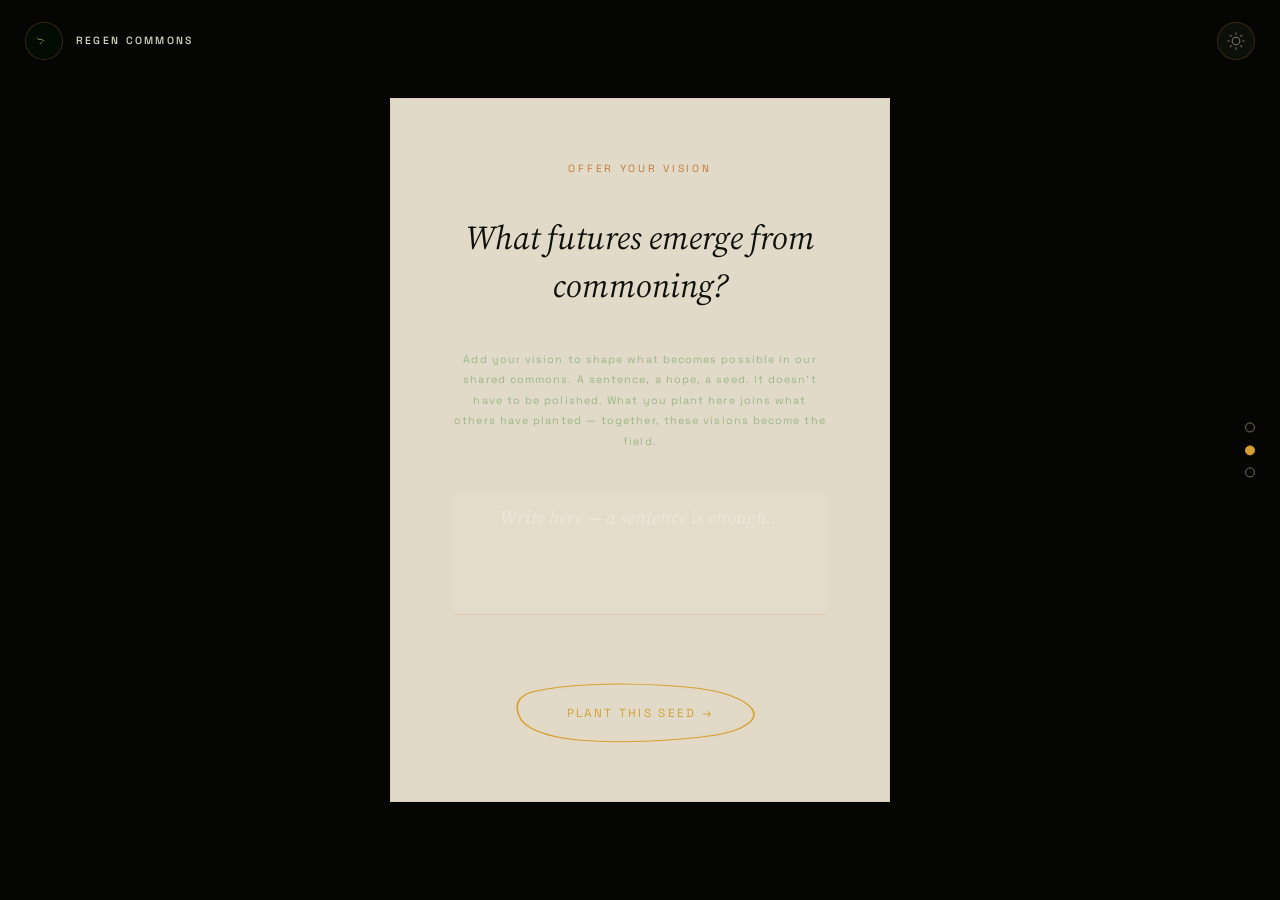
==== commit c00ccd65: "Update prototype HTML and CSS" ====
--- a/declaration.html
+++ b/declaration.html
@@ -22,6 +22,12 @@
     <svg class="icon-moon" viewBox="0 0 24 24"><path d="M21 12.79A9 9 0 1 1 11.21 3 7 7 0 0 0 21 12.79z"/></svg>
   </button>
 
+  <nav class="page-nav" aria-label="Site navigation">
+    <a href="learn.html" class="page-nav-dot" data-label="Learn"></a>
+    <a href="declaration.html" class="page-nav-dot active" data-label="Plant"></a>
+    <a href="map.html" class="page-nav-dot" data-label="Map"></a>
+  </nav>
+
   <!-- Mycelium background (z-index: 0 from CSS) -->
   <canvas id="mycelium-canvas"></canvas>
   <!-- Seed field canvas sits above mycelium -->
@@ -29,12 +35,13 @@
 
   <!-- STATE 1: The form, shown until submission -->
   <div class="declaration-ui" id="declaration-form-ui">
-    <div class="declaration-inner">
+    <div class="declaration-inner declaration-card">
       <span class="declaration-eyebrow">Offer your vision</span>
-      <p class="declaration-prompt">What futures emerge from commoning?<br/>Add your vision to shape what becomes possible in our shared commons.</p>
+      <p class="declaration-prompt">What futures emerge from commoning?</p>
       <p class="declaration-sub">
-        A sentence, a hope, a seed. It doesn't have to be polished.<br/>
-        What you plant here joins what others have planted. Together, these visions become the field.
+        Add your vision to shape what becomes possible in our shared commons.
+        A sentence, a hope, a seed. It doesn't have to be polished.
+        What you plant here joins what others have planted — together, these visions become the field.
       </p>
       <textarea
         id="vision-input"
@@ -43,10 +50,6 @@
         placeholder="Write here — a sentence is enough…"
         aria-label="Your vision for the commons"
       ></textarea>
-      <p class="declaration-note">
-        Your words join the collection.<br/>
-        Others who arrive will see what you've offered.
-      </p>
       <button class="btn" id="offer-btn"><span class="btn-label">Plant this seed</span> &rarr;</button>
     </div>
   </div>
--- a/style.css
+++ b/style.css
@@ -664,6 +664,36 @@
   width: 100%;
   text-align: center;
 }
+/* Declaration card: inverted colors — light card on dark bg, dark card on light bg */
+.declaration-card {
+  background: var(--ink);
+  color: var(--paper);
+  border: 1px solid rgba(var(--copper-rgb), 0.15);
+  padding: clamp(2rem, 5vw, 3.5rem);
+}
+.declaration-card .declaration-eyebrow { color: var(--copper); }
+.declaration-card .declaration-prompt { color: var(--paper); }
+.declaration-card .declaration-sub { color: rgba(var(--forest-rgb), 0.7); }
+.declaration-card .declaration-textarea {
+  background: rgba(255,255,255,0.06);
+  color: var(--paper);
+  border-color: rgba(var(--copper-rgb), 0.2);
+}
+.declaration-card .declaration-textarea::placeholder { color: rgba(255,255,255,0.3); }
+.declaration-card .declaration-textarea:focus { border-color: var(--forest); }
+
+/* Light mode: still dark card */
+[data-theme="light"] .declaration-card {
+  background: #1A1408;
+  color: #EDE5D4;
+}
+[data-theme="light"] .declaration-card .declaration-prompt { color: #EDE5D4; }
+[data-theme="light"] .declaration-card .declaration-sub { color: rgba(237,229,212,0.65); }
+[data-theme="light"] .declaration-card .declaration-textarea {
+  background: rgba(255,255,255,0.08);
+  color: #EDE5D4;
+}
+[data-theme="light"] .declaration-card .declaration-textarea::placeholder { color: rgba(237,229,212,0.35); }
 
 .declaration-eyebrow {
   display: block;
@@ -743,7 +773,9 @@
 
 .bubble-counter {
   position: absolute;
-  top: 2rem; left: var(--pad);
+  top: 4.5rem;
+  left: 50%;
+  transform: translateX(-50%);
   font-family: var(--font-sans);
   font-size: 0.52rem;
   letter-spacing: 0.18em;
@@ -793,6 +825,7 @@
   line-height: 1.55;
   color: var(--accent, var(--gold));
   margin: 0;
+  text-align: center;
 }
 
 /* ── ARRIVAL ECHO (map page — first visit) ── */
@@ -2056,6 +2089,64 @@
 
 
 /* ══════════════════════════════════════════════════════════════════════════
+   PAGE NAV DOTS — circle icons on the right edge
+   ══════════════════════════════════════════════════════════════════════════ */
+
+.page-nav {
+  position: fixed;
+  right: 1.4rem;
+  top: 50%;
+  transform: translateY(-50%);
+  z-index: 9998;
+  display: flex;
+  flex-direction: column;
+  gap: 0.7rem;
+  align-items: center;
+}
+.page-nav-dot {
+  width: 10px;
+  height: 10px;
+  border-radius: 50%;
+  border: 1.5px solid var(--ink-dim);
+  background: none;
+  text-decoration: none;
+  transition: background 0.3s, border-color 0.3s, transform 0.3s;
+  position: relative;
+}
+.page-nav-dot:hover {
+  border-color: var(--accent, var(--forest));
+  transform: scale(1.3);
+}
+.page-nav-dot.active {
+  background: var(--accent, var(--forest));
+  border-color: var(--accent, var(--forest));
+}
+/* Tooltip on hover */
+.page-nav-dot::before {
+  content: attr(data-label);
+  position: absolute;
+  right: 20px;
+  top: 50%;
+  transform: translateY(-50%);
+  font-family: var(--font-sans);
+  font-size: 0.5rem;
+  letter-spacing: 0.12em;
+  text-transform: uppercase;
+  color: var(--ink-mid);
+  white-space: nowrap;
+  opacity: 0;
+  pointer-events: none;
+  transition: opacity 0.2s;
+}
+.page-nav-dot:hover::before {
+  opacity: 1;
+}
+@media (max-width: 640px) {
+  .page-nav { display: none; }
+}
+
+
+/* ══════════════════════════════════════════════════════════════════════════
    THEME TOGGLE
    ══════════════════════════════════════════════════════════════════════════ */
 
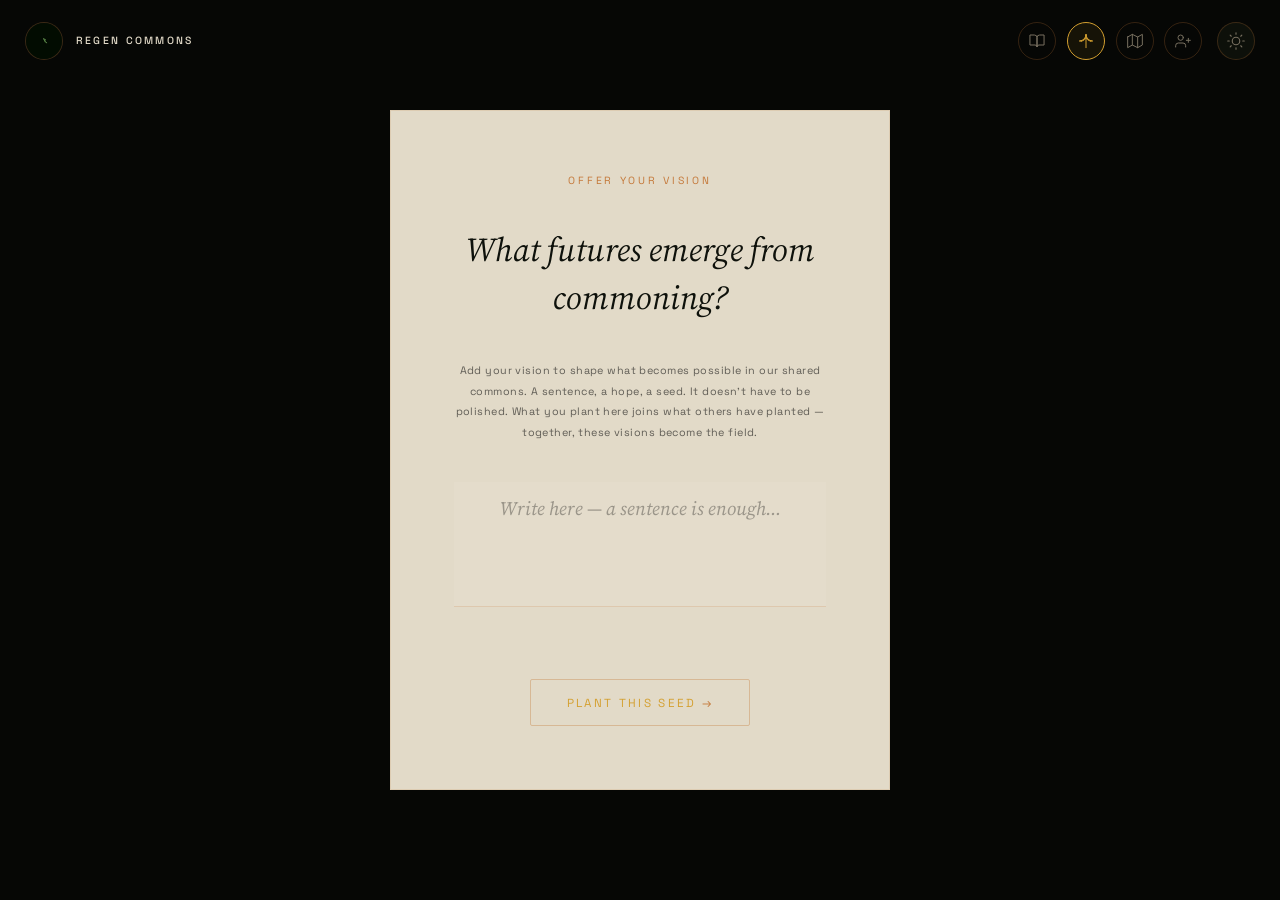
==== commit cd8ba250: "Update prototype HTML, CSS and scripts" ====
--- a/declaration.html
+++ b/declaration.html
@@ -23,9 +23,10 @@
   </button>
 
   <nav class="page-nav" aria-label="Site navigation">
-    <a href="learn.html" class="page-nav-dot" data-label="Learn"></a>
-    <a href="declaration.html" class="page-nav-dot active" data-label="Plant"></a>
-    <a href="map.html" class="page-nav-dot" data-label="Map"></a>
+    <a href="learn.html" class="page-nav-dot" data-label="Learn"><svg viewBox="0 0 24 24"><path d="M2 3h6a4 4 0 0 1 4 4v14a3 3 0 0 0-3-3H2z"/><path d="M22 3h-6a4 4 0 0 0-4 4v14a3 3 0 0 1 3-3h7z"/></svg></a>
+    <a href="declaration.html" class="page-nav-dot active" data-label="Plant"><svg viewBox="0 0 24 24"><path d="M12 22V8"/><path d="M5 12H2a10 10 0 0 0 10-10v3a7 7 0 0 1-7 7z"/><path d="M19 12h3a10 10 0 0 1-10-10v3a7 7 0 0 0 7 7z"/></svg></a>
+    <a href="map.html" class="page-nav-dot" data-label="Map"><svg viewBox="0 0 24 24"><polygon points="1 6 1 22 8 18 16 22 23 18 23 2 16 6 8 2 1 6"/><line x1="8" y1="2" x2="8" y2="18"/><line x1="16" y1="6" x2="16" y2="22"/></svg></a>
+    <a href="join.html" class="page-nav-dot" data-label="Join"><svg viewBox="0 0 24 24"><path d="M16 21v-2a4 4 0 0 0-4-4H5a4 4 0 0 0-4 4v2"/><circle cx="8.5" cy="7" r="4"/><line x1="20" y1="8" x2="20" y2="14"/><line x1="23" y1="11" x2="17" y2="11"/></svg></a>
   </nav>
 
   <!-- Mycelium background (z-index: 0 from CSS) -->
--- a/style.css
+++ b/style.css
@@ -204,6 +204,23 @@
 }
 .btn-blob { animation: blob-breathe 6s ease-in-out infinite; }
 
+/* ── Simple outlined button for declaration cards ─────────────────────────── */
+.declaration-card .btn {
+  border: 1.5px solid rgba(var(--copper-rgb), 0.35);
+  border-radius: 2px;
+  padding: 0.85rem 2rem;
+  color: var(--copper);
+  transition: border-color 0.3s, background 0.3s, color 0.3s;
+}
+.declaration-card .btn:hover {
+  border-color: var(--copper);
+  background: rgba(var(--copper-rgb), 0.08);
+}
+[data-theme="light"] .declaration-card .btn {
+  color: var(--copper);
+  border-color: rgba(var(--copper-rgb), 0.4);
+}
+
 /* ── ANIMATED WAVY UNDERLINES ────────────────────────────────────────────── */
 .wavy-link {
   position: relative;
@@ -553,7 +570,7 @@
   border-top: 1px solid rgba(var(--copper-rgb), 0.08);
   background: var(--paper);
 }
-.cta p { font-size: 1.1rem; max-width: 440px; line-height: 2; margin-bottom: 0; }
+.cta p:not(.cta-heading) { font-size: 1.1rem; max-width: 440px; line-height: 2; margin-bottom: 0; }
 .cta--centered {
   text-align: center;
   display: flex;
@@ -661,7 +678,7 @@
 
 .declaration-inner {
   max-width: 500px;
-  width: 100%;
+  width: 500px;
   text-align: center;
 }
 /* Declaration card: inverted colors — light card on dark bg, dark card on light bg */
@@ -673,14 +690,14 @@
 }
 .declaration-card .declaration-eyebrow { color: var(--copper); }
 .declaration-card .declaration-prompt { color: var(--paper); }
-.declaration-card .declaration-sub { color: rgba(var(--forest-rgb), 0.7); }
+.declaration-card .declaration-sub { color: rgba(0,0,0,0.58); }
 .declaration-card .declaration-textarea {
   background: rgba(255,255,255,0.06);
-  color: var(--paper);
+  color: rgba(0,0,0,0.72);
   border-color: rgba(var(--copper-rgb), 0.2);
 }
-.declaration-card .declaration-textarea::placeholder { color: rgba(255,255,255,0.3); }
-.declaration-card .declaration-textarea:focus { border-color: var(--forest); }
+.declaration-card .declaration-textarea::placeholder { color: rgba(0,0,0,0.32); }
+.declaration-card .declaration-textarea:focus { border-color: var(--copper); }
 
 /* Light mode: still dark card */
 [data-theme="light"] .declaration-card {
@@ -691,9 +708,10 @@
 [data-theme="light"] .declaration-card .declaration-sub { color: rgba(237,229,212,0.65); }
 [data-theme="light"] .declaration-card .declaration-textarea {
   background: rgba(255,255,255,0.08);
-  color: #EDE5D4;
+  color: rgba(237,229,212,0.85);
 }
 [data-theme="light"] .declaration-card .declaration-textarea::placeholder { color: rgba(237,229,212,0.35); }
+[data-theme="light"] .declaration-card .declaration-textarea:focus { border-color: var(--copper); }
 
 .declaration-eyebrow {
   display: block;
@@ -716,7 +734,7 @@
 .declaration-sub {
   font-family: var(--font-sans);
   font-size: 0.60rem;
-  letter-spacing: 0.10em;
+  letter-spacing: 0.04em;
   color: var(--ink-dim);
   line-height: 1.9;
   margin-bottom: 2.2rem;
@@ -773,21 +791,24 @@
 
 .bubble-counter {
   position: absolute;
-  top: 4.5rem;
-  left: 50%;
-  transform: translateX(-50%);
+  top: 50%;
+  left: 2.5rem;
+  transform: translateY(-50%);
   font-family: var(--font-sans);
   font-size: 0.52rem;
   letter-spacing: 0.18em;
   text-transform: uppercase;
-  color: var(--ink-dim);
+  color: var(--ink-mid);
+  writing-mode: vertical-rl;
+  text-orientation: mixed;
+  rotate: 180deg;
 }
 
 .bubble-cta {
   position: absolute;
-  bottom: 3rem;
-  left: 50%;
-  transform: translateX(-50%);
+  top: 50%;
+  right: 2.5rem;
+  transform: translateY(-50%);
   pointer-events: all;
   text-align: center;
   white-space: nowrap;
@@ -799,7 +820,7 @@
   font-size: 0.52rem;
   letter-spacing: 0.18em;
   text-transform: uppercase;
-  color: var(--ink-dim);
+  color: var(--ink-mid);
   margin-bottom: 0.8rem;
 }
 
@@ -2094,42 +2115,59 @@
 
 .page-nav {
   position: fixed;
-  right: 1.4rem;
-  top: 50%;
-  transform: translateY(-50%);
+  right: calc(1.4rem + 38px + 0.8rem);
+  top: 1.2rem;
   z-index: 9998;
   display: flex;
-  flex-direction: column;
-  gap: 0.7rem;
+  flex-direction: row;
+  gap: 0.6rem;
   align-items: center;
 }
 .page-nav-dot {
-  width: 10px;
-  height: 10px;
+  width: 38px;
+  height: 38px;
   border-radius: 50%;
-  border: 1.5px solid var(--ink-dim);
+  border: 1.5px solid rgba(var(--copper-rgb), 0.25);
   background: none;
   text-decoration: none;
-  transition: background 0.3s, border-color 0.3s, transform 0.3s;
+  transition: background 0.3s, border-color 0.3s;
   position: relative;
+  display: flex;
+  align-items: center;
+  justify-content: center;
+}
+.page-nav-dot svg {
+  width: 16px;
+  height: 16px;
+  fill: none;
+  stroke: var(--ink-dim);
+  stroke-width: 1.5;
+  stroke-linecap: round;
+  stroke-linejoin: round;
+  transition: stroke 0.3s;
 }
 .page-nav-dot:hover {
   border-color: var(--accent, var(--forest));
-  transform: scale(1.3);
+}
+.page-nav-dot:hover svg {
+  stroke: var(--accent, var(--forest));
 }
 .page-nav-dot.active {
-  background: var(--accent, var(--forest));
   border-color: var(--accent, var(--forest));
-}
-/* Tooltip on hover */
-.page-nav-dot::before {
+  background: rgba(var(--accent-rgb, var(--forest-rgb)), 0.08);
+}
+.page-nav-dot.active svg {
+  stroke: var(--accent, var(--forest));
+}
+/* Label on hover — below */
+.page-nav-dot::after {
   content: attr(data-label);
   position: absolute;
-  right: 20px;
-  top: 50%;
-  transform: translateY(-50%);
-  font-family: var(--font-sans);
-  font-size: 0.5rem;
+  top: calc(100% + 6px);
+  left: 50%;
+  transform: translateX(-50%);
+  font-family: var(--font-sans);
+  font-size: 0.45rem;
   letter-spacing: 0.12em;
   text-transform: uppercase;
   color: var(--ink-mid);
@@ -2138,7 +2176,7 @@
   pointer-events: none;
   transition: opacity 0.2s;
 }
-.page-nav-dot:hover::before {
+.page-nav-dot:hover::after {
   opacity: 1;
 }
 @media (max-width: 640px) {
@@ -2181,7 +2219,26 @@
 .theme-toggle .icon-moon { display: none; }
 [data-theme="light"] .theme-toggle .icon-sun  { display: none; }
 [data-theme="light"] .theme-toggle .icon-moon { display: block; }
-
+/* Label below theme toggle */
+.theme-toggle::after {
+  content: 'Dark';
+  position: absolute;
+  top: calc(100% + 6px);
+  left: 50%;
+  transform: translateX(-50%);
+  font-family: var(--font-sans);
+  font-size: 0.45rem;
+  letter-spacing: 0.12em;
+  text-transform: uppercase;
+  color: var(--ink-mid);
+  white-space: nowrap;
+  opacity: 0;
+  pointer-events: none;
+  transition: opacity 0.2s;
+}
+[data-theme="light"] .theme-toggle::after { content: 'Light'; }
+.theme-toggle:hover::after { opacity: 1; }
+.theme-toggle { position: fixed; /* add relative for ::after */ }
 
 /* ── Light-mode section contrast — cards/sections need to stand out from background ── */
 [data-theme="light"] .context,
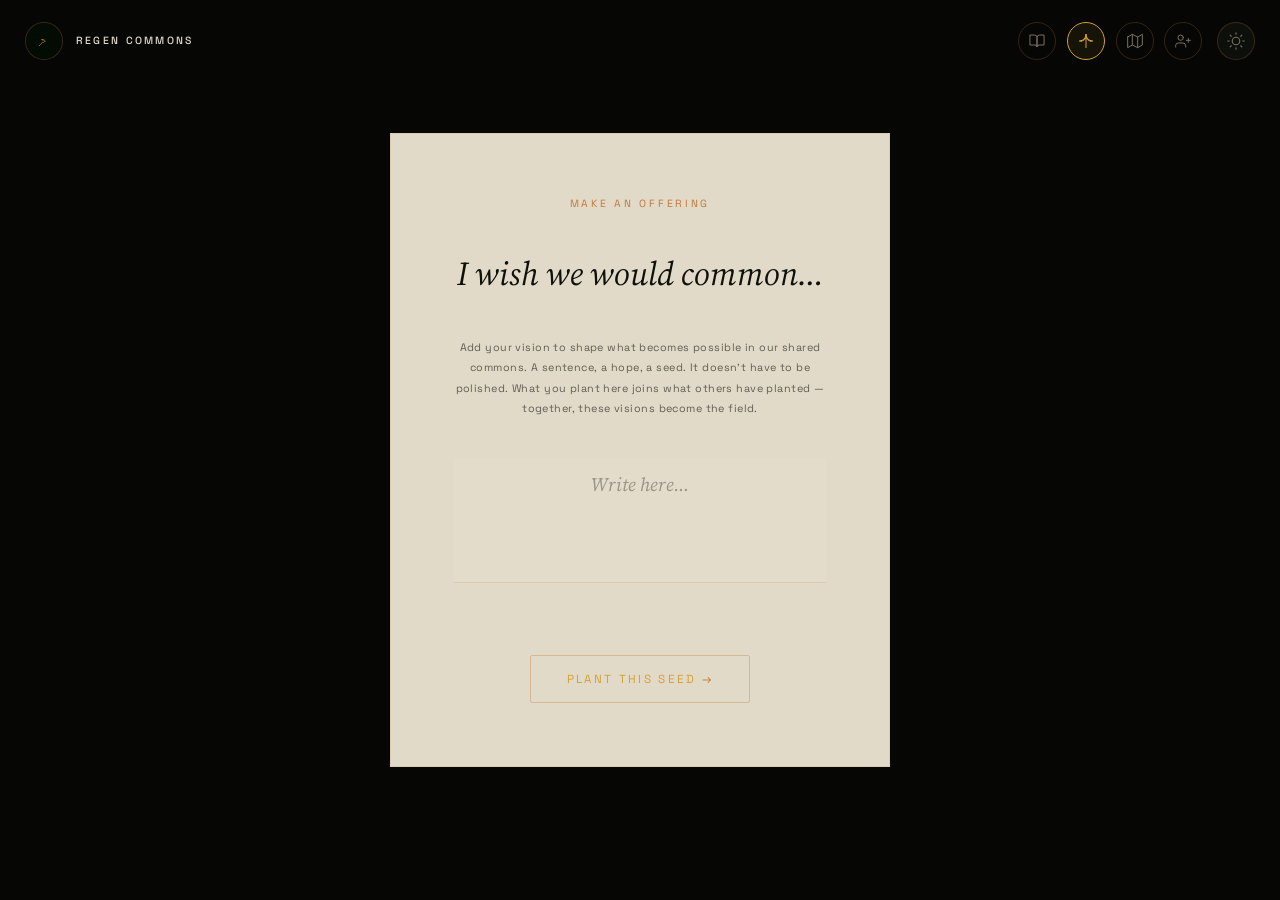
==== commit a2dde2e0: "Redesign learn flow, map library, and offering panel - Learn: add "Finding our footing" panel, swap " ====
--- a/declaration.html
+++ b/declaration.html
@@ -9,6 +9,18 @@
   <link href="https://fonts.googleapis.com/css2?family=Fraunces:ital,opsz,wght@0,9..144,300;0,9..144,400;0,9..144,500;0,9..144,700;1,9..144,400&family=Source+Serif+4:ital,wght@0,380;0,400;0,500;0,600;1,400&family=Space+Grotesk:wght@400;500;600&display=swap" rel="stylesheet" />
   <link rel="stylesheet" href="style.css" />
   <script>(function(){var t=localStorage.getItem('rc-theme')||'dark';document.documentElement.setAttribute('data-theme',t)})()</script>
+  <style>
+    /* Hide form immediately when arriving from learn page (#planted) so
+       there's no flash of the form before the threshold sequence plays. */
+    html.planted #declaration-form-ui { opacity: 0 !important; }
+  </style>
+  <script>
+    (function () {
+      if (window.location.hash === '#planted') {
+        document.documentElement.classList.add('planted');
+      }
+    })();
+  </script>
 </head>
 <body data-page="declaration">
 
@@ -24,7 +36,7 @@
 
   <nav class="page-nav" aria-label="Site navigation">
     <a href="learn.html" class="page-nav-dot" data-label="Learn"><svg viewBox="0 0 24 24"><path d="M2 3h6a4 4 0 0 1 4 4v14a3 3 0 0 0-3-3H2z"/><path d="M22 3h-6a4 4 0 0 0-4 4v14a3 3 0 0 1 3-3h7z"/></svg></a>
-    <a href="declaration.html" class="page-nav-dot active" data-label="Plant"><svg viewBox="0 0 24 24"><path d="M12 22V8"/><path d="M5 12H2a10 10 0 0 0 10-10v3a7 7 0 0 1-7 7z"/><path d="M19 12h3a10 10 0 0 1-10-10v3a7 7 0 0 0 7 7z"/></svg></a>
+    <a href="learn.html#plant" class="page-nav-dot active" data-label="Plant"><svg viewBox="0 0 24 24"><path d="M12 22V8"/><path d="M5 12H2a10 10 0 0 0 10-10v3a7 7 0 0 1-7 7z"/><path d="M19 12h3a10 10 0 0 1-10-10v3a7 7 0 0 0 7 7z"/></svg></a>
     <a href="map.html" class="page-nav-dot" data-label="Map"><svg viewBox="0 0 24 24"><polygon points="1 6 1 22 8 18 16 22 23 18 23 2 16 6 8 2 1 6"/><line x1="8" y1="2" x2="8" y2="18"/><line x1="16" y1="6" x2="16" y2="22"/></svg></a>
     <a href="join.html" class="page-nav-dot" data-label="Join"><svg viewBox="0 0 24 24"><path d="M16 21v-2a4 4 0 0 0-4-4H5a4 4 0 0 0-4 4v2"/><circle cx="8.5" cy="7" r="4"/><line x1="20" y1="8" x2="20" y2="14"/><line x1="23" y1="11" x2="17" y2="11"/></svg></a>
   </nav>
@@ -36,9 +48,9 @@
 
   <!-- STATE 1: The form, shown until submission -->
   <div class="declaration-ui" id="declaration-form-ui">
-    <div class="declaration-inner declaration-card">
-      <span class="declaration-eyebrow">Offer your vision</span>
-      <p class="declaration-prompt">What futures emerge from commoning?</p>
+    <div class="declaration-inner declaration-card declaration-card--pulse">
+      <span class="declaration-eyebrow">Make an offering</span>
+      <p class="declaration-prompt">I wish we would common&hellip;</p>
       <p class="declaration-sub">
         Add your vision to shape what becomes possible in our shared commons.
         A sentence, a hope, a seed. It doesn't have to be polished.
@@ -48,7 +60,7 @@
         id="vision-input"
         class="declaration-textarea"
         rows="3"
-        placeholder="Write here — a sentence is enough…"
+        placeholder="Write here…"
         aria-label="Your vision for the commons"
       ></textarea>
       <button class="btn" id="offer-btn"><span class="btn-label">Plant this seed</span> &rarr;</button>
@@ -66,8 +78,8 @@
   <div class="bubble-ui" id="bubble-ui">
     <div class="bubble-counter" id="bubble-counter"></div>
     <div class="bubble-cta">
-      <span class="bubble-cta-label">Your voice is part of the commons now.</span>
-      <button class="btn btn-primary" id="enter-commons-btn"><span class="btn-label">Step inside</span> &rarr;</button>
+      <span class="bubble-cta-label">Your seed has been planted.</span>
+      <button class="btn btn-primary" id="enter-commons-btn"><span class="btn-label">Make it Real</span> &rarr;</button>
     </div>
   </div>
 
--- a/style.css
+++ b/style.css
@@ -712,6 +712,18 @@
 }
 [data-theme="light"] .declaration-card .declaration-textarea::placeholder { color: rgba(237,229,212,0.35); }
 [data-theme="light"] .declaration-card .declaration-textarea:focus { border-color: var(--copper); }
+
+/* Pulse: draws attention to the planting card as the one affordance on the page */
+@keyframes declaration-card-pulse {
+  0%, 100% { box-shadow: 0 0 0 0 rgba(var(--copper-rgb), 0.0), 0 0 0 0 rgba(var(--copper-rgb), 0.0); }
+  50%      { box-shadow: 0 0 0 6px rgba(var(--copper-rgb), 0.10), 0 0 32px 4px rgba(var(--copper-rgb), 0.18); }
+}
+.declaration-card--pulse {
+  animation: declaration-card-pulse 3.2s ease-in-out infinite;
+}
+.declaration-card--pulse:focus-within {
+  animation: none;
+}
 
 .declaration-eyebrow {
   display: block;
@@ -1473,13 +1485,9 @@
   overflow: hidden;
 }
 .card-body-inner {
-  padding: 0 2rem 2.5rem 1.8rem;
+  padding: 2.4rem 2rem 2.5rem 1.2rem;
   border-top: 1px solid rgba(var(--copper-rgb), 0.10);
-  padding-top: 1.6rem;
-  /* Indent to align with card-header-text (past icon) */
-  margin-left: calc(60px + 1.2rem);
-}
-@media (max-width: 700px) { .card-body-inner { margin-left: 0; } }
+}
 .card-body-inner p {
   font-size: 0.90rem;
   line-height: 1.82;
@@ -1492,8 +1500,6 @@
   font-size: 0.82rem;
   line-height: 1.72;
   color: var(--ink-dim);
-  border-left: 2px solid rgba(var(--copper-rgb), 0.18);
-  padding-left: 1rem;
   margin-top: 0.8rem;
 }
 .card-terms strong {
